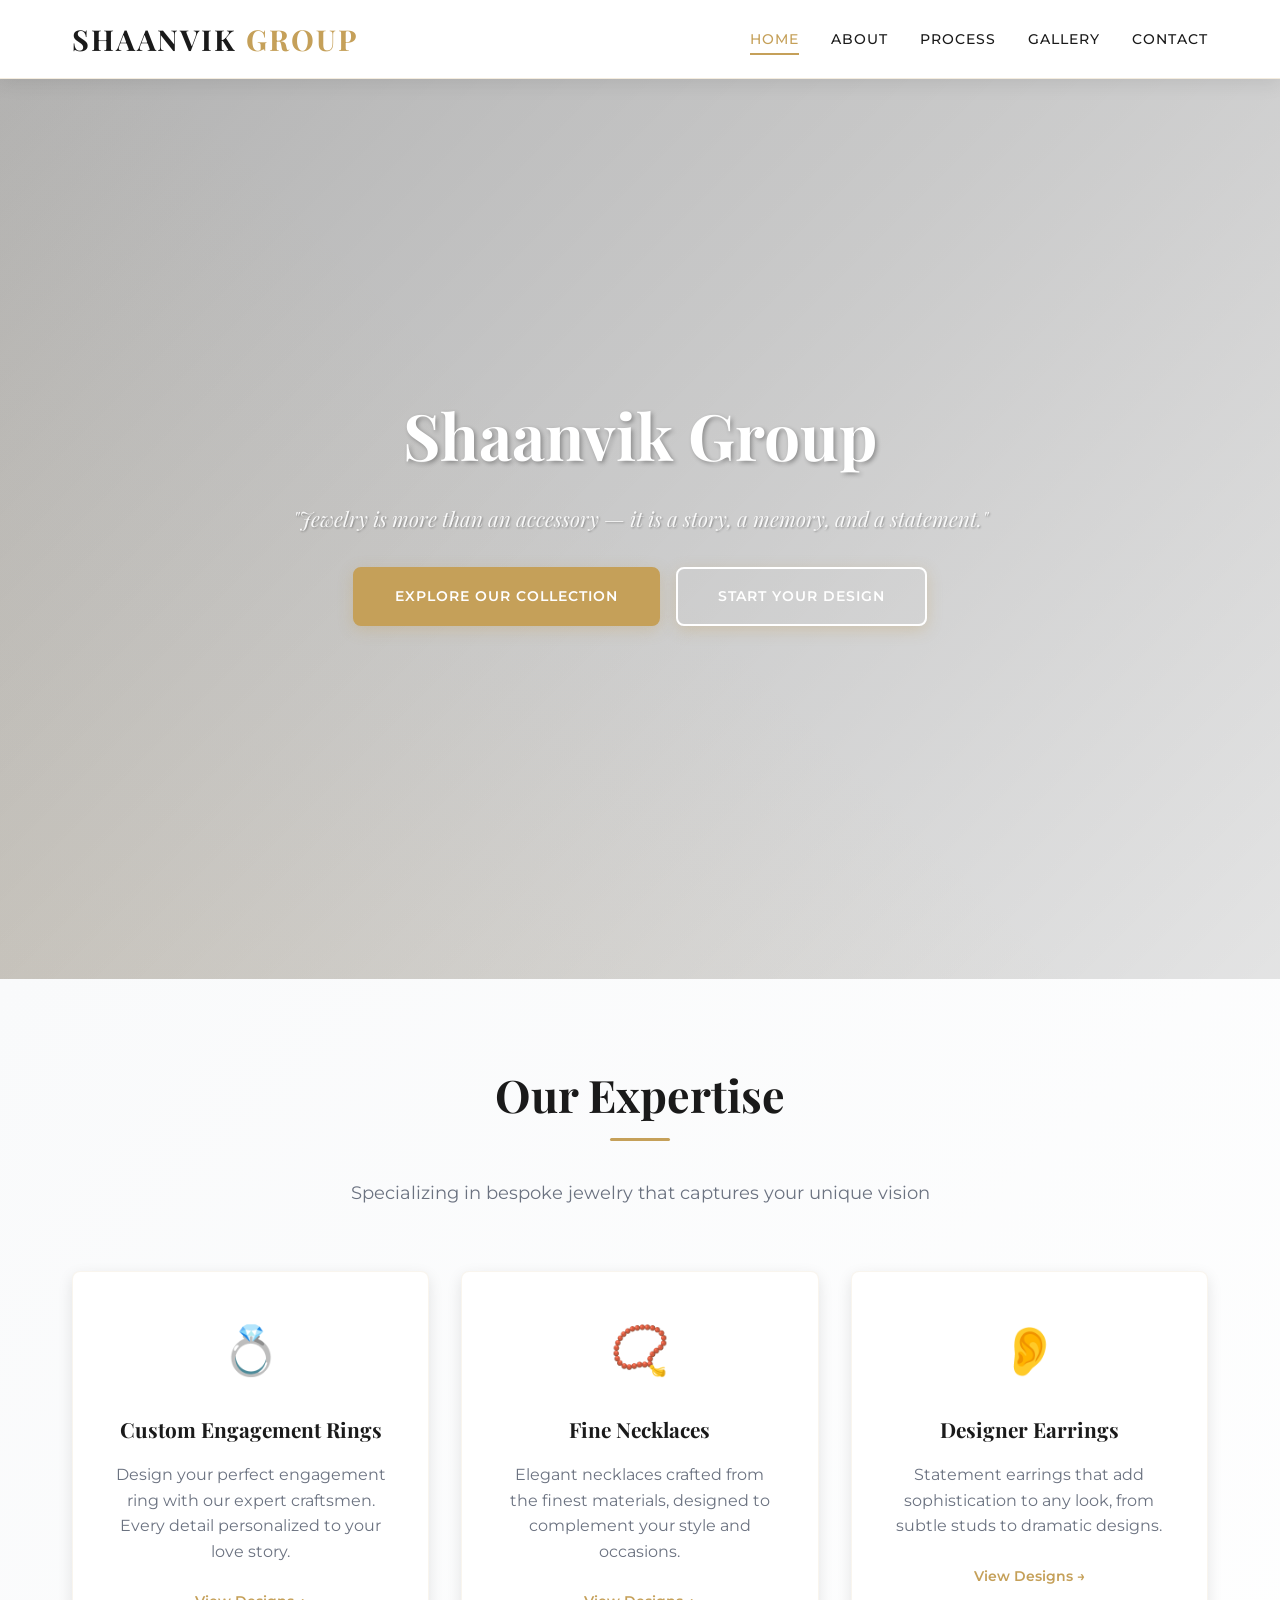
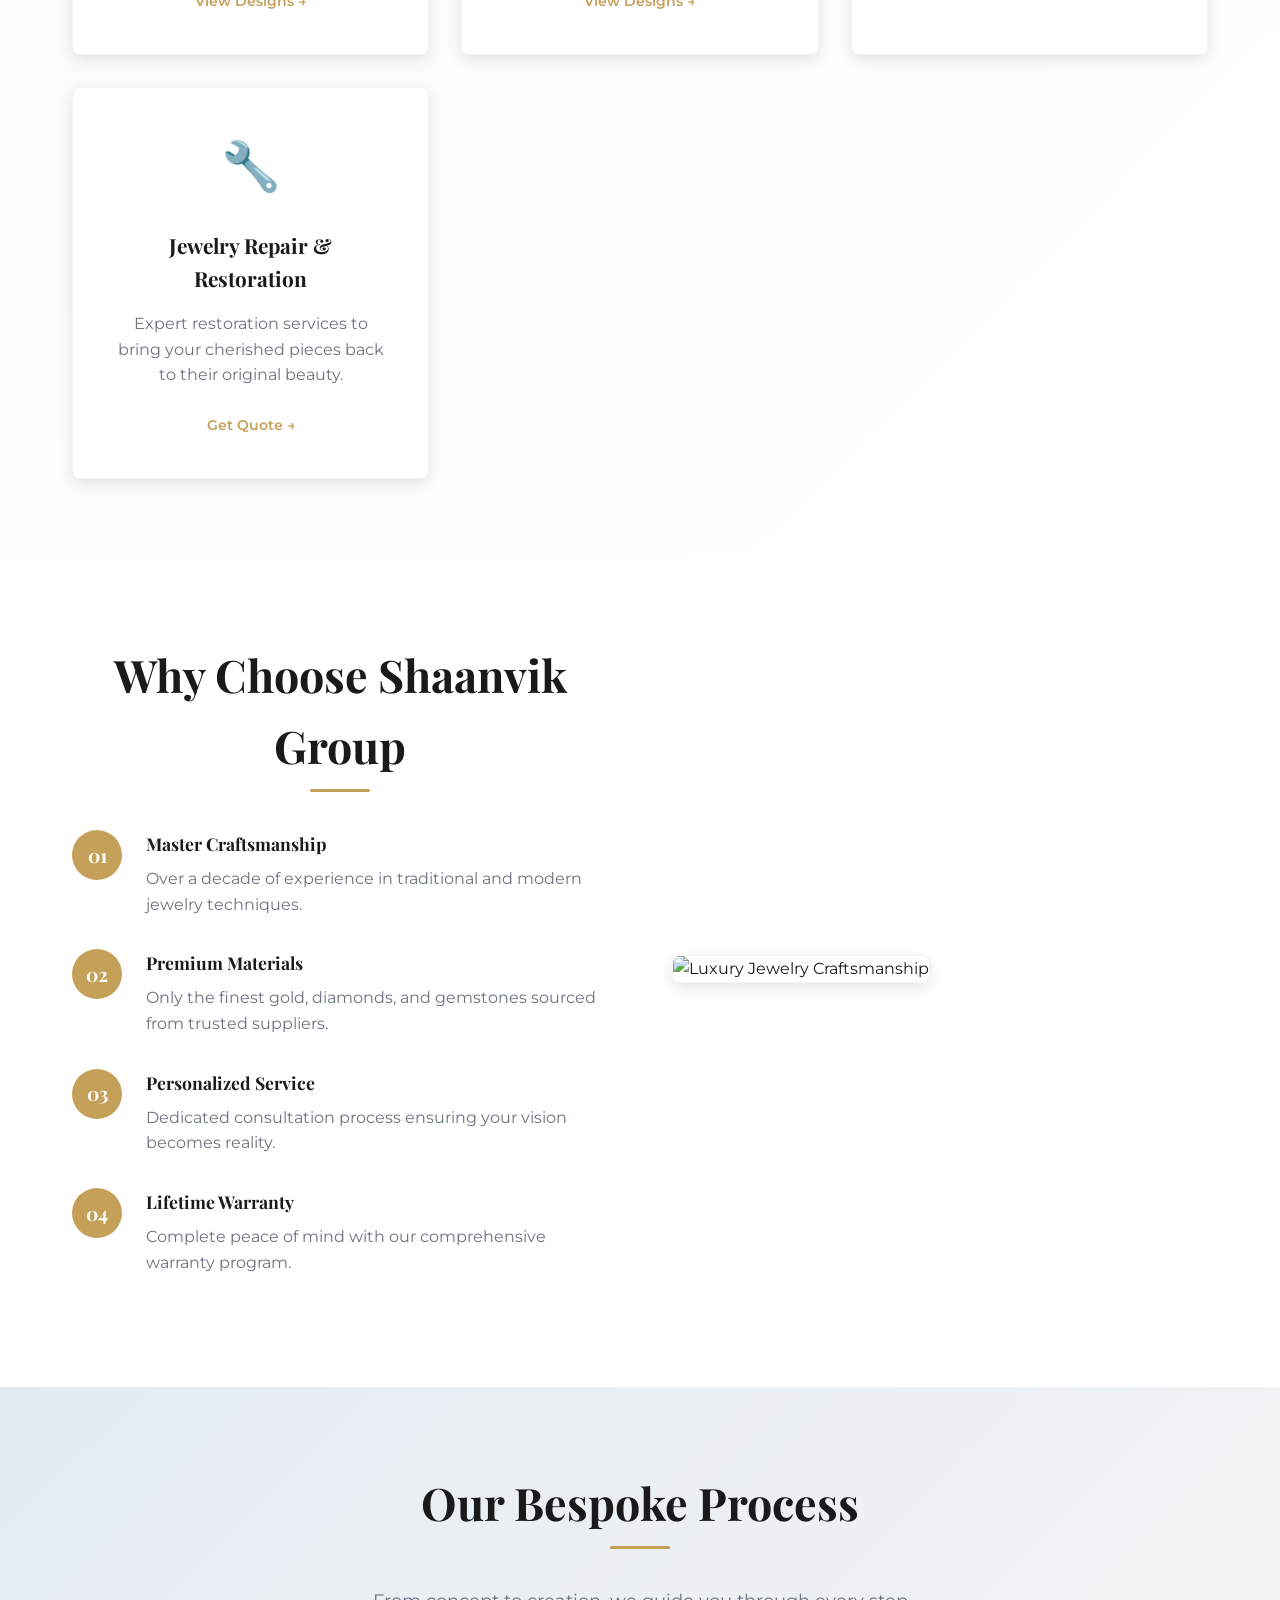
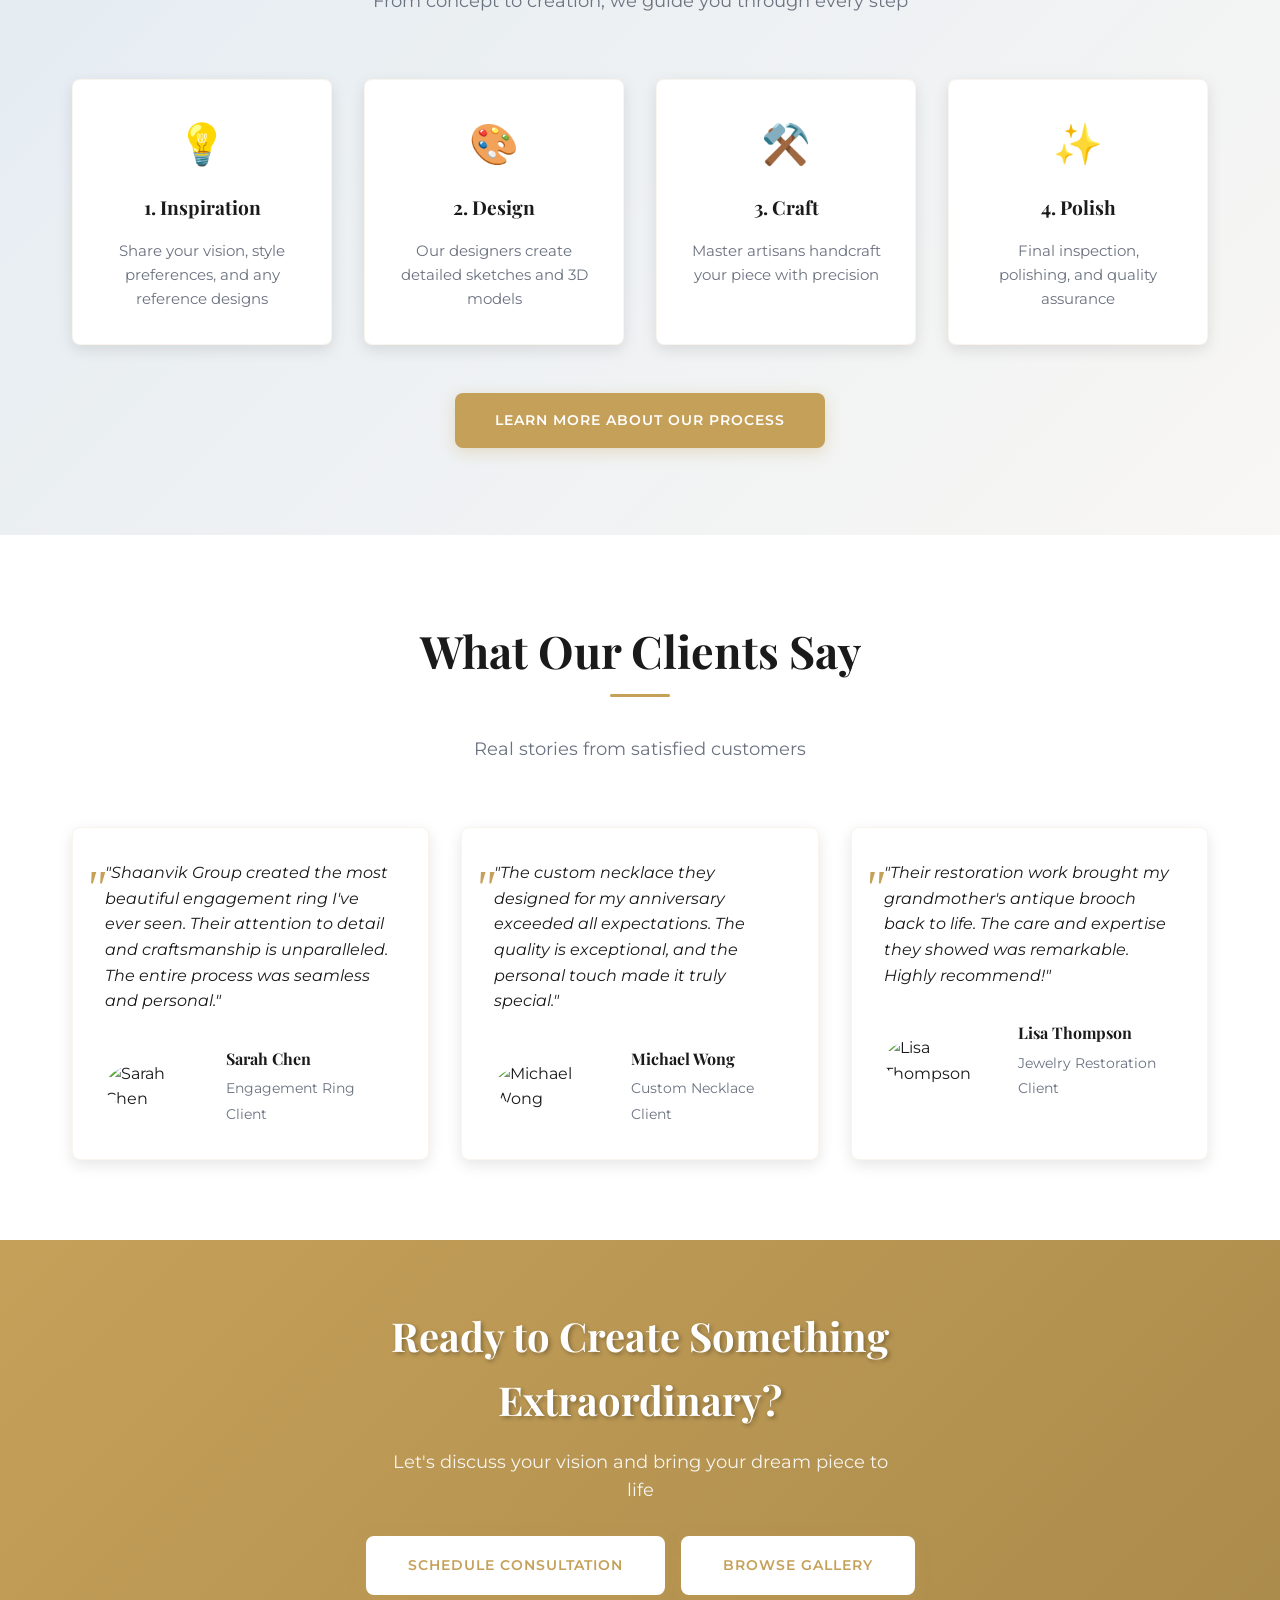
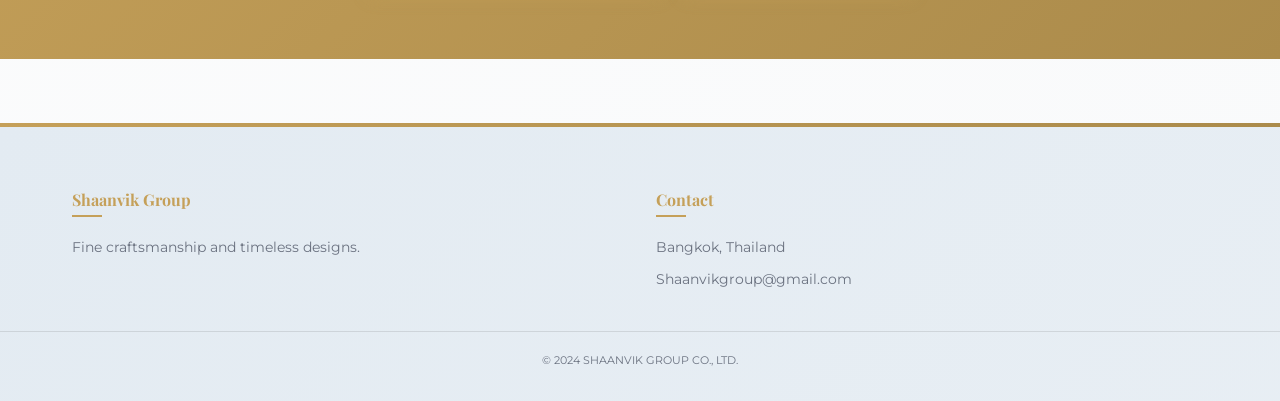
==== index.html @ 0eac7c73 "feat: pages" ====
<!DOCTYPE html>
<html lang="en">
<head>
    <meta charset="UTF-8">
    <meta name="viewport" content="width=device-width, initial-scale=1.0">
    <title>Shaanvik Group | Luxury Jewelry</title>
    <link href="https://fonts.googleapis.com/css2?family=Montserrat:wght@300;400&family=Playfair+Display:wght@600;700&display=swap" rel="stylesheet">
    <link rel="stylesheet" href="style.css">
</head>
<body>
    <header>
        <nav class="container">
            <a href="index.html" class="logo">SHAANVIK <span>GROUP</span></a>
            <ul class="nav-links">
                <li><a href="index.html" class="active">Home</a></li>
                <li><a href="about.html">About</a></li>
                <li><a href="process.html">Process</a></li>
                <li><a href="gallery.html">Gallery</a></li>
                <li><a href="contact.html">Contact</a></li>
            </ul>
            <div class="mobile-menu-btn">
                <span></span>
                <span></span>
                <span></span>
            </div>
        </nav>
    </header>

    <main>
        <!-- Hero Section -->
        <section class="hero">
            <div class="container">
                <div class="hero-content">
                    <h1>Shaanvik Group</h1>
                    <p class="hero-tagline">"Jewelry is more than an accessory — it is a story, a memory, and a statement."</p>
                    <div class="hero-actions">
                        <a href="gallery.html" class="btn primary-btn">Explore Our Collection</a>
                        <a href="contact.html" class="btn secondary-btn">Start Your Design</a>
                    </div>
                    <div class="hero-scroll">
                        <span>Scroll to discover</span>
                        <div class="scroll-indicator"></div>
                    </div>
                </div>
            </div>
        </section>

        <!-- Featured Services -->
        <section class="section featured-section">
            <div class="container">
                <div class="section-header">
                    <h2 class="section-title">Our Expertise</h2>
                    <p class="section-subtitle">Specializing in bespoke jewelry that captures your unique vision</p>
                </div>
                <div class="services-grid">
                    <div class="service-card card fade-in">
                        <div class="service-icon">💍</div>
                        <h3>Custom Engagement Rings</h3>
                        <p>Design your perfect engagement ring with our expert craftsmen. Every detail personalized to your love story.</p>
                        <a href="gallery.html" class="service-link">View Designs →</a>
                    </div>
                    <div class="service-card card fade-in">
                        <div class="service-icon">📿</div>
                        <h3>Fine Necklaces</h3>
                        <p>Elegant necklaces crafted from the finest materials, designed to complement your style and occasions.</p>
                        <a href="gallery.html" class="service-link">View Designs →</a>
                    </div>
                    <div class="service-card card fade-in">
                        <div class="service-icon">👂</div>
                        <h3>Designer Earrings</h3>
                        <p>Statement earrings that add sophistication to any look, from subtle studs to dramatic designs.</p>
                        <a href="gallery.html" class="service-link">View Designs →</a>
                    </div>
                    <div class="service-card card fade-in">
                        <div class="service-icon">🔧</div>
                        <h3>Jewelry Repair & Restoration</h3>
                        <p>Expert restoration services to bring your cherished pieces back to their original beauty.</p>
                        <a href="contact.html" class="service-link">Get Quote →</a>
                    </div>
                </div>
            </div>
        </section>

        <!-- Why Choose Us -->
        <section class="section why-choose-section">
            <div class="container">
                <div class="why-choose-grid">
                    <div class="why-choose-content">
                        <h2 class="section-title">Why Choose Shaanvik Group</h2>
                        <div class="reasons-list">
                            <div class="reason-item">
                                <div class="reason-number">01</div>
                                <div class="reason-content">
                                    <h4>Master Craftsmanship</h4>
                                    <p>Over a decade of experience in traditional and modern jewelry techniques.</p>
                                </div>
                            </div>
                            <div class="reason-item">
                                <div class="reason-number">02</div>
                                <div class="reason-content">
                                    <h4>Premium Materials</h4>
                                    <p>Only the finest gold, diamonds, and gemstones sourced from trusted suppliers.</p>
                                </div>
                            </div>
                            <div class="reason-item">
                                <div class="reason-number">03</div>
                                <div class="reason-content">
                                    <h4>Personalized Service</h4>
                                    <p>Dedicated consultation process ensuring your vision becomes reality.</p>
                                </div>
                            </div>
                            <div class="reason-item">
                                <div class="reason-number">04</div>
                                <div class="reason-content">
                                    <h4>Lifetime Warranty</h4>
                                    <p>Complete peace of mind with our comprehensive warranty program.</p>
                                </div>
                            </div>
                        </div>
                    </div>
                    <div class="why-choose-image">
                        <img src="https://images.unsplash.com/photo-1578662996442-48f60103fc96?auto=format&fit=crop&q=80&w=600" alt="Luxury Jewelry Craftsmanship" class="card">
                    </div>
                </div>
            </div>
        </section>

        <!-- Process Overview -->
        <section class="section process-overview-section">
            <div class="container">
                <div class="section-header">
                    <h2 class="section-title">Our Bespoke Process</h2>
                    <p class="section-subtitle">From concept to creation, we guide you through every step</p>
                </div>
                <div class="process-overview-grid">
                    <div class="process-step-card card fade-in">
                        <div class="process-step-icon">💡</div>
                        <h4>1. Inspiration</h4>
                        <p>Share your vision, style preferences, and any reference designs</p>
                    </div>
                    <div class="process-step-card card fade-in">
                        <div class="process-step-icon">🎨</div>
                        <h4>2. Design</h4>
                        <p>Our designers create detailed sketches and 3D models</p>
                    </div>
                    <div class="process-step-card card fade-in">
                        <div class="process-step-icon">⚒️</div>
                        <h4>3. Craft</h4>
                        <p>Master artisans handcraft your piece with precision</p>
                    </div>
                    <div class="process-step-card card fade-in">
                        <div class="process-step-icon">✨</div>
                        <h4>4. Polish</h4>
                        <p>Final inspection, polishing, and quality assurance</p>
                    </div>
                </div>
                <div class="process-cta">
                    <a href="process.html" class="btn">Learn More About Our Process</a>
                </div>
            </div>
        </section>

        <!-- Testimonials -->
        <section class="section testimonials-section">
            <div class="container">
                <div class="section-header">
                    <h2 class="section-title">What Our Clients Say</h2>
                    <p class="section-subtitle">Real stories from satisfied customers</p>
                </div>
                <div class="testimonials-grid">
                    <div class="testimonial-card card fade-in">
                        <div class="testimonial-content">
                            <p>"Shaanvik Group created the most beautiful engagement ring I've ever seen. Their attention to detail and craftsmanship is unparalleled. The entire process was seamless and personal."</p>
                        </div>
                        <div class="testimonial-author">
                            <div class="author-avatar">
                                <img src="https://images.unsplash.com/photo-1494790108755-2616b612b786?auto=format&fit=crop&q=80&w=60" alt="Sarah Chen">
                            </div>
                            <div class="author-info">
                                <h5>Sarah Chen</h5>
                                <span>Engagement Ring Client</span>
                            </div>
                        </div>
                    </div>
                    <div class="testimonial-card card fade-in">
                        <div class="testimonial-content">
                            <p>"The custom necklace they designed for my anniversary exceeded all expectations. The quality is exceptional, and the personal touch made it truly special."</p>
                        </div>
                        <div class="testimonial-author">
                            <div class="author-avatar">
                                <img src="https://images.unsplash.com/photo-1507003211169-0a1dd7228f2d?auto=format&fit=crop&q=80&w=60" alt="Michael Wong">
                            </div>
                            <div class="author-info">
                                <h5>Michael Wong</h5>
                                <span>Custom Necklace Client</span>
                            </div>
                        </div>
                    </div>
                    <div class="testimonial-card card fade-in">
                        <div class="testimonial-content">
                            <p>"Their restoration work brought my grandmother's antique brooch back to life. The care and expertise they showed was remarkable. Highly recommend!"</p>
                        </div>
                        <div class="testimonial-author">
                            <div class="author-avatar">
                                <img src="https://images.unsplash.com/photo-1438761681033-6461ffad8d80?auto=format&fit=crop&q=80&w=60" alt="Lisa Thompson">
                            </div>
                            <div class="author-info">
                                <h5>Lisa Thompson</h5>
                                <span>Jewelry Restoration Client</span>
                            </div>
                        </div>
                    </div>
                </div>
            </div>
        </section>

        <!-- CTA Section -->
        <section class="cta-section">
            <div class="container">
                <div class="cta-content">
                    <h2>Ready to Create Something Extraordinary?</h2>
                    <p>Let's discuss your vision and bring your dream piece to life</p>
                    <div class="cta-actions">
                        <a href="contact.html" class="btn primary-btn">Schedule Consultation</a>
                        <a href="gallery.html" class="btn secondary-btn">Browse Gallery</a>
                    </div>
                </div>
            </div>
        </section>
    </main>

    <footer>
        <div class="container footer-grid">
            <div>
                <h4>Shaanvik Group</h4>
                <p>Fine craftsmanship and timeless designs.</p>
            </div>
            <div>
                <h4>Contact</h4>
                <p>Bangkok, Thailand</p>
                <p>Shaanvikgroup@gmail.com</p>
            </div>
        </div>
        <div class="copyright">© 2024 Shaanvik Group Co., Ltd.</div>
    <script src="script.js"></script>
</body>
</html>
---- style.css ----
/* --- Global Variables --- */
:root {
    --gold: #C5A059;
    --gold-hover: #ab8b4b;
    --pastel-blue: #E3EBF2;
    --dark: #1A1A1A;
    --light-bg: #F9FAFB;
    --white: #FFFFFF;
    --gray: #6B7280;
    --shadow: rgba(0, 0, 0, 0.1);
    --serif: 'Playfair Display', serif;
    --sans: 'Montserrat', sans-serif;
    --border-radius: 8px;
    --transition: all 0.3s ease;
}

* {
    margin: 0;
    padding: 0;
    box-sizing: border-box;
}

body {
    font-family: var(--sans);
    color: var(--dark);
    line-height: 1.6;
    background: linear-gradient(135deg, var(--white) 0%, var(--light-bg) 100%);
    overflow-x: hidden;
}

.container {
    max-width: 1200px;
    margin: 0 auto;
    padding: 0 2rem;
}

/* --- Navigation --- */
header {
    background: rgba(255, 255, 255, 0.95);
    backdrop-filter: blur(10px);
    padding: 1rem 0;
    position: sticky;
    top: 0;
    z-index: 1000;
    border-bottom: 1px solid rgba(197, 160, 89, 0.2);
    box-shadow: 0 2px 20px var(--shadow);
    transition: var(--transition);
}

nav {
    display: flex;
    justify-content: space-between;
    align-items: center;
}

.logo {
    font-family: var(--serif);
    font-size: 1.8rem;
    text-decoration: none;
    color: var(--dark);
    letter-spacing: 2px;
    font-weight: 700;
    transition: var(--transition);
}

.logo:hover {
    transform: scale(1.05);
}

.logo span {
    color: var(--gold);
    position: relative;
}

.logo span::after {
    content: '';
    position: absolute;
    bottom: -2px;
    left: 0;
    width: 0;
    height: 2px;
    background: var(--gold);
    transition: width 0.3s ease;
}

.logo:hover span::after {
    width: 100%;
}

.nav-links {
    display: flex;
    list-style: none;
    gap: 2rem;
}

.nav-links li a {
    text-decoration: none;
    color: var(--dark);
    font-size: 0.85rem;
    font-weight: 500;
    text-transform: uppercase;
    letter-spacing: 1px;
    position: relative;
    transition: var(--transition);
    padding: 0.5rem 0;
}

.nav-links li a::after {
    content: '';
    position: absolute;
    bottom: 0;
    left: 0;
    width: 0;
    height: 2px;
    background: var(--gold);
    transition: width 0.3s ease;
}

.nav-links li a:hover::after,
.nav-links li a.active::after {
    width: 100%;
}

.nav-links li a:hover,
.nav-links li a.active {
    color: var(--gold);
    transform: translateY(-1px);
}

/* Mobile Menu */
.mobile-menu-btn {
    display: none;
    flex-direction: column;
    cursor: pointer;
    gap: 4px;
}

.mobile-menu-btn span {
    width: 25px;
    height: 3px;
    background: var(--dark);
    transition: var(--transition);
    transform-origin: center;
}

.mobile-menu-btn.active span:nth-child(1) {
    transform: rotate(45deg) translate(5px, 5px);
}

.mobile-menu-btn.active span:nth-child(2) {
    opacity: 0;
}

.mobile-menu-btn.active span:nth-child(3) {
    transform: rotate(-45deg) translate(7px, -6px);
}

/* --- Hero Section --- */
.hero {
    min-height: 100vh;
    display: flex;
    align-items: center;
    justify-content: center;
    text-align: center;
    background: linear-gradient(135deg, rgba(0,0,0,0.3) 0%, rgba(0,0,0,0.1) 100%),
                url('https://images.unsplash.com/photo-1515562141207-7a88fb7ce338?q=80&w=1600&auto=format&fit=crop') center/cover;
    position: relative;
    overflow: hidden;
}

.hero::before {
    content: '';
    position: absolute;
    top: 0;
    left: 0;
    right: 0;
    bottom: 0;
    background: linear-gradient(45deg, rgba(197, 160, 89, 0.1) 0%, transparent 50%);
    z-index: 1;
}

.hero .container {
    position: relative;
    z-index: 2;
    max-width: 800px;
}

.hero h1 {
    font-family: var(--serif);
    font-size: clamp(2.5rem, 5vw, 4rem);
    color: var(--white);
    margin-bottom: 1rem;
    text-shadow: 2px 2px 4px rgba(0,0,0,0.3);
    animation: fadeInUp 1s ease-out;
}

.hero p {
    font-family: var(--serif);
    font-style: italic;
    font-size: clamp(1rem, 2.5vw, 1.3rem);
    color: rgba(255, 255, 255, 0.9);
    margin-bottom: 2rem;
    text-shadow: 1px 1px 2px rgba(0,0,0,0.3);
    animation: fadeInUp 1s ease-out 0.2s both;
}

.btn {
    display: inline-block;
    padding: 1rem 2.5rem;
    background: var(--gold);
    color: var(--white);
    text-decoration: none;
    text-transform: uppercase;
    font-size: 0.9rem;
    font-weight: 600;
    letter-spacing: 1px;
    border-radius: var(--border-radius);
    box-shadow: 0 4px 15px rgba(197, 160, 89, 0.3);
    transition: var(--transition);
    position: relative;
    overflow: hidden;
    animation: fadeInUp 1s ease-out 0.4s both;
}

.btn::before {
    content: '';
    position: absolute;
    top: 0;
    left: -100%;
    width: 100%;
    height: 100%;
    background: linear-gradient(90deg, transparent, rgba(255,255,255,0.2), transparent);
    transition: left 0.5s;
}

.btn:hover::before {
    left: 100%;
}

.btn:hover {
    background: var(--gold-hover);
    transform: translateY(-3px);
    box-shadow: 0 8px 25px rgba(197, 160, 89, 0.4);
}

/* --- Sections --- */
.section {
    padding: 5rem 0;
    position: relative;
}

.section-title {
    font-family: var(--serif);
    font-size: clamp(2rem, 4vw, 2.8rem);
    text-align: center;
    margin-bottom: 3rem;
    color: var(--dark);
    position: relative;
}

.section-title::after {
    content: '';
    position: absolute;
    bottom: -10px;
    left: 50%;
    transform: translateX(-50%);
    width: 60px;
    height: 3px;
    background: var(--gold);
    border-radius: 2px;
}

.page-title {
    font-family: var(--serif);
    font-size: clamp(2.5rem, 5vw, 3.5rem);
    text-align: center;
    margin-bottom: 2rem;
    color: var(--dark);
}

/* --- Cards and Components --- */
.card {
    background: var(--white);
    border-radius: var(--border-radius);
    box-shadow: 0 5px 15px var(--shadow);
    overflow: hidden;
    transition: var(--transition);
    border: 1px solid rgba(197, 160, 89, 0.1);
}

.card:hover {
    transform: translateY(-5px);
    box-shadow: 0 10px 30px rgba(0, 0, 0, 0.15);
}

.gallery-item {
    position: relative;
    overflow: hidden;
    border-radius: var(--border-radius);
    cursor: pointer;
    transition: var(--transition);
}

.gallery-item img {
    width: 100%;
    height: 250px;
    object-fit: cover;
    transition: var(--transition);
}

.gallery-item:hover img {
    transform: scale(1.1);
}

.gallery-item p {
    position: absolute;
    bottom: 0;
    left: 0;
    right: 0;
    background: rgba(0, 0, 0, 0.8);
    color: var(--white);
    padding: 1rem;
    margin: 0;
    text-align: center;
    font-size: 0.8rem;
    text-transform: uppercase;
    letter-spacing: 1px;
    transform: translateY(100%);
    transition: var(--transition);
}

.gallery-item:hover p {
    transform: translateY(0);
}

/* --- Process Steps --- */
.process-step {
    background: var(--white);
    padding: 2.5rem;
    border-radius: var(--border-radius);
    text-align: center;
    box-shadow: 0 5px 15px var(--shadow);
    position: relative;
    transition: var(--transition);
    border: 2px solid transparent;
}

.process-step:hover {
    transform: translateY(-5px);
    border-color: var(--gold);
}

.process-step.active {
    border-color: var(--gold);
    background: linear-gradient(135deg, var(--white) 0%, var(--pastel-blue) 100%);
}

.step-number {
    font-family: var(--serif);
    font-size: 3rem;
    color: var(--pastel-blue);
    margin-bottom: 1rem;
    display: block;
}

.process-step.active .step-number {
    color: var(--gold);
}

.process-step h3 {
    font-family: var(--serif);
    margin: 1rem 0;
    color: var(--dark);
}

.process-step p {
    color: var(--gray);
    line-height: 1.6;
}

/* --- Contact Form --- */
.contact-form {
    background: var(--white);
    padding: 2.5rem;
    border-radius: var(--border-radius);
    box-shadow: 0 5px 15px var(--shadow);
}

.contact-form input,
.contact-form textarea {
    width: 100%;
    padding: 1rem;
    border: 2px solid var(--pastel-blue);
    border-radius: var(--border-radius);
    font-family: var(--sans);
    font-size: 1rem;
    margin-bottom: 1rem;
    transition: var(--transition);
    background: var(--light-bg);
}

.contact-form input:focus,
.contact-form textarea:focus {
    outline: none;
    border-color: var(--gold);
    background: var(--white);
    box-shadow: 0 0 0 3px rgba(197, 160, 89, 0.1);
}

.contact-form button {
    width: 100%;
    padding: 1rem;
    background: var(--gold);
    color: var(--white);
    border: none;
    border-radius: var(--border-radius);
    font-size: 1rem;
    font-weight: 600;
    text-transform: uppercase;
    letter-spacing: 1px;
    cursor: pointer;
    transition: var(--transition);
    box-shadow: 0 4px 15px rgba(197, 160, 89, 0.3);
}

.contact-form button:hover {
    background: var(--gold-hover);
    transform: translateY(-2px);
    box-shadow: 0 6px 20px rgba(197, 160, 89, 0.4);
}

/* --- Footer --- */
footer {
    background: linear-gradient(135deg, var(--pastel-blue) 0%, rgba(227, 235, 242, 0.8) 100%);
    padding: 4rem 0 2rem;
    margin-top: 4rem;
    position: relative;
}

footer::before {
    content: '';
    position: absolute;
    top: 0;
    left: 0;
    right: 0;
    height: 4px;
    background: linear-gradient(90deg, var(--gold), var(--gold-hover));
}

.footer-grid {
    display: grid;
    grid-template-columns: repeat(auto-fit, minmax(250px, 1fr));
    gap: 2rem;
    margin-bottom: 2rem;
}

footer h4 {
    font-family: var(--serif);
    margin-bottom: 1.5rem;
    color: var(--gold);
    position: relative;
}

footer h4::after {
    content: '';
    position: absolute;
    bottom: -5px;
    left: 0;
    width: 30px;
    height: 2px;
    background: var(--gold);
}

footer p,
footer li {
    font-size: 0.9rem;
    margin-bottom: 0.5rem;
    color: var(--gray);
    line-height: 1.6;
}

.copyright {
    text-align: center;
    padding-top: 2rem;
    border-top: 1px solid rgba(197, 160, 89, 0.2);
    color: var(--gray);
    font-size: 0.85rem;
}

/* --- Home Page --- */
.hero-content {
    text-align: center;
    max-width: 800px;
    margin: 0 auto;
}

.hero-tagline {
    font-family: var(--serif);
    font-style: italic;
    font-size: clamp(1.1rem, 2.5vw, 1.4rem);
    color: rgba(255, 255, 255, 0.9);
    margin-bottom: 2rem;
    text-shadow: 1px 1px 2px rgba(0, 0, 0, 0.3);
}

.hero-actions {
    display: flex;
    gap: 1rem;
    justify-content: center;
    margin-bottom: 3rem;
    flex-wrap: wrap;
}

.primary-btn {
    background: var(--gold);
    color: var(--white);
    border: 2px solid var(--gold);
}

.secondary-btn {
    background: transparent;
    color: var(--white);
    border: 2px solid var(--white);
}

.secondary-btn:hover {
    background: var(--white);
    color: var(--gold);
}

.hero-scroll {
    position: absolute;
    bottom: 2rem;
    right: 2rem;
    color: var(--white);
    font-size: 0.8rem;
    text-align: right;
    opacity: 1;
    animation: fadeOutScroll 1s ease-in-out 3s forwards;
    transition: opacity 0.3s ease;
}

.hero-scroll:hover {
    opacity: 1;
    animation-play-state: paused;
}

.scroll-indicator {
    width: 2px;
    height: 40px;
    background: var(--white);
    margin: 0.5rem auto 0;
    animation: scrollPulse 2s infinite, fadeOutScroll 1s ease-in-out 3s forwards;
    opacity: 0.7;
}

@keyframes fadeOutScroll {
    from {
        opacity: 1;
    }
    to {
        opacity: 0;
        pointer-events: none;
    }
}

@keyframes scrollPulse {
    0%, 100% { opacity: 1; }
    50% { opacity: 0.5; }
}

.section-header {
    text-align: center;
    margin-bottom: 4rem;
}

.section-subtitle {
    font-size: 1.1rem;
    color: var(--gray);
    margin-top: 1rem;
    max-width: 600px;
    margin-left: auto;
    margin-right: auto;
}

.featured-section {
    background: linear-gradient(135deg, var(--light-bg) 0%, var(--white) 100%);
}

.services-grid {
    display: grid;
    grid-template-columns: repeat(auto-fit, minmax(280px, 1fr));
    gap: 2rem;
    margin-top: 3rem;
}

.service-card {
    text-align: center;
    padding: 2.5rem;
    transition: var(--transition);
}

.service-card:hover {
    transform: translateY(-10px);
    box-shadow: 0 15px 35px rgba(0, 0, 0, 0.1);
}

.service-icon {
    font-size: 3rem;
    margin-bottom: 1.5rem;
    display: block;
}

.service-card h3 {
    font-family: var(--serif);
    color: var(--dark);
    margin-bottom: 1rem;
    font-size: 1.3rem;
}

.service-card p {
    color: var(--gray);
    line-height: 1.6;
    margin-bottom: 1.5rem;
}

.service-link {
    color: var(--gold);
    text-decoration: none;
    font-weight: 600;
    font-size: 0.9rem;
    transition: var(--transition);
}

.service-link:hover {
    color: var(--gold-hover);
    transform: translateX(5px);
}

.why-choose-section {
    background: var(--white);
}

.why-choose-grid {
    display: grid;
    grid-template-columns: 1fr 1fr;
    gap: 4rem;
    align-items: center;
}

.reasons-list {
    margin-top: 2rem;
}

.reason-item {
    display: flex;
    align-items: flex-start;
    margin-bottom: 2rem;
    gap: 1.5rem;
}

.reason-number {
    background: var(--gold);
    color: var(--white);
    width: 50px;
    height: 50px;
    border-radius: 50%;
    display: flex;
    align-items: center;
    justify-content: center;
    font-family: var(--serif);
    font-weight: 700;
    font-size: 1.2rem;
    flex-shrink: 0;
}

.reason-content h4 {
    font-family: var(--serif);
    color: var(--dark);
    margin-bottom: 0.5rem;
    font-size: 1.1rem;
}

.reason-content p {
    color: var(--gray);
    line-height: 1.6;
}

.why-choose-image img {
    width: 100%;
    height: auto;
    object-fit: cover;
}

.process-overview-section {
    background: linear-gradient(135deg, var(--pastel-blue) 0%, rgba(197, 160, 89, 0.05) 100%);
}

.process-overview-grid {
    display: grid;
    grid-template-columns: repeat(auto-fit, minmax(250px, 1fr));
    gap: 2rem;
    margin-top: 3rem;
}

.process-step-card {
    text-align: center;
    padding: 2rem;
    transition: var(--transition);
}

.process-step-card:hover {
    transform: translateY(-5px);
    box-shadow: 0 10px 30px rgba(0, 0, 0, 0.1);
}

.process-step-icon {
    font-size: 2.5rem;
    margin-bottom: 1rem;
    display: block;
}

.process-step-card h4 {
    font-family: var(--serif);
    color: var(--dark);
    margin-bottom: 1rem;
    font-size: 1.2rem;
}

.process-step-card p {
    color: var(--gray);
    line-height: 1.6;
    font-size: 0.95rem;
}

.process-cta {
    text-align: center;
    margin-top: 3rem;
}

.testimonials-section {
    background: var(--white);
}

.testimonials-grid {
    display: grid;
    grid-template-columns: repeat(auto-fit, minmax(350px, 1fr));
    gap: 2rem;
    margin-top: 3rem;
}

.testimonial-card {
    padding: 2rem;
    position: relative;
}

.testimonial-content {
    margin-bottom: 2rem;
}

.testimonial-content p {
    font-style: italic;
    font-size: 1rem;
    line-height: 1.6;
    color: var(--dark);
    position: relative;
}

.testimonial-content p::before {
    content: '"';
    font-size: 3rem;
    color: var(--gold);
    position: absolute;
    top: -10px;
    left: -20px;
    font-family: serif;
}

.testimonial-author {
    display: flex;
    align-items: center;
    gap: 1rem;
}

.author-avatar img {
    width: 50px;
    height: 50px;
    border-radius: 50%;
    object-fit: cover;
}

.author-info h5 {
    font-family: var(--serif);
    color: var(--dark);
    margin-bottom: 0.25rem;
    font-size: 1rem;
}

.author-info span {
    color: var(--gray);
    font-size: 0.85rem;
}

.cta-section {
    background: linear-gradient(135deg, var(--gold) 0%, var(--gold-hover) 100%);
    padding: 5rem 0;
    text-align: center;
}

.cta-content h2 {
    font-family: var(--serif);
    font-size: clamp(2rem, 4vw, 2.8rem);
    color: var(--white);
    margin-bottom: 1rem;
    text-shadow: 2px 2px 4px rgba(0, 0, 0, 0.3);
}

.cta-content p {
    color: rgba(255, 255, 255, 0.9);
    font-size: 1.2rem;
    margin-bottom: 2.5rem;
    max-width: 500px;
    margin-left: auto;
    margin-right: auto;
}

.cta-actions {
    display: flex;
    gap: 1rem;
    justify-content: center;
    flex-wrap: wrap;
}

/* --- About Page --- */
.about-hero {
    background: linear-gradient(135deg, rgba(197, 160, 89, 0.1) 0%, rgba(227, 235, 242, 0.8) 100%),
                url('https://images.unsplash.com/photo-1515562141207-7a88fb7ce338?q=80&w=1600&auto=format&fit=crop') center/cover;
    min-height: 70vh;
    display: flex;
    align-items: center;
    position: relative;
    overflow: hidden;
}

.about-hero::before {
    content: '';
    position: absolute;
    top: 0;
    left: 0;
    right: 0;
    bottom: 0;
    background: linear-gradient(45deg, rgba(197, 160, 89, 0.2) 0%, rgba(255, 255, 255, 0.1) 50%, rgba(227, 235, 242, 0.3) 100%);
    z-index: 1;
}

.hero-content {
    position: relative;
    z-index: 2;
    text-align: center;
    max-width: 800px;
    margin: 0 auto;
}

.hero-title {
    font-family: var(--serif);
    font-size: clamp(2.5rem, 5vw, 4rem);
    color: var(--dark);
    margin-bottom: 1rem;
    text-shadow: 2px 2px 4px rgba(255, 255, 255, 0.5);
}

.hero-subtitle {
    font-size: clamp(1rem, 2vw, 1.3rem);
    color: var(--gray);
    margin-bottom: 3rem;
    line-height: 1.6;
    max-width: 600px;
    margin-left: auto;
    margin-right: auto;
}

.hero-stats {
    display: flex;
    justify-content: center;
    gap: 3rem;
    margin-top: 2rem;
}

.stat {
    text-align: center;
}

.stat-number {
    display: block;
    font-family: var(--serif);
    font-size: 2.5rem;
    font-weight: 700;
    color: var(--gold);
    margin-bottom: 0.5rem;
}

.stat-label {
    font-size: 0.9rem;
    color: var(--gray);
    text-transform: uppercase;
    letter-spacing: 1px;
    font-weight: 600;
}

.story-grid {
    display: grid;
    grid-template-columns: 1fr 1fr;
    gap: 4rem;
    align-items: center;
    margin-top: 2rem;
}

.story-content p {
    margin-bottom: 1.5rem;
    font-size: 1.1rem;
    line-height: 1.7;
    color: var(--gray);
}

.quote-card {
    background: linear-gradient(135deg, var(--pastel-blue) 0%, rgba(197, 160, 89, 0.1) 100%);
    padding: 2rem;
    border-radius: var(--border-radius);
    border-left: 4px solid var(--gold);
    margin-top: 2rem;
    position: relative;
}

.quote-card blockquote {
    font-family: var(--serif);
    font-size: 1.2rem;
    font-style: italic;
    color: var(--dark);
    margin-bottom: 1rem;
    line-height: 1.6;
}

.quote-card cite {
    font-size: 0.9rem;
    color: var(--gold);
    font-weight: 600;
}

.story-image img {
    width: 100%;
    height: auto;
    object-fit: cover;
}

.values-section {
    background: linear-gradient(135deg, var(--light-bg) 0%, var(--white) 100%);
}

.values-grid {
    display: grid;
    grid-template-columns: repeat(auto-fit, minmax(280px, 1fr));
    gap: 2rem;
    margin-top: 3rem;
}

.value-card {
    text-align: center;
    padding: 2.5rem;
    transition: var(--transition);
    border: 1px solid rgba(197, 160, 89, 0.1);
}

.value-card:hover {
    transform: translateY(-10px);
    box-shadow: 0 15px 35px rgba(0, 0, 0, 0.1);
}

.value-icon {
    font-size: 3rem;
    margin-bottom: 1rem;
    display: block;
}

.value-card h3 {
    font-family: var(--serif);
    color: var(--gold);
    margin-bottom: 1rem;
    font-size: 1.3rem;
}

.value-card p {
    color: var(--gray);
    line-height: 1.6;
}

.process-preview {
    text-align: center;
    max-width: 1000px;
    margin: 0 auto;
}

.process-intro {
    font-size: 1.1rem;
    color: var(--gray);
    margin-bottom: 3rem;
    max-width: 600px;
    margin-left: auto;
    margin-right: auto;
}

.process-steps {
    display: flex;
    justify-content: center;
    gap: 2rem;
    margin-bottom: 2rem;
    flex-wrap: wrap;
}

.process-step-preview {
    background: var(--white);
    padding: 2rem;
    border-radius: var(--border-radius);
    box-shadow: 0 5px 15px var(--shadow);
    min-width: 200px;
    text-align: center;
    position: relative;
}

.process-step-preview .step-number {
    font-family: var(--serif);
    font-size: 2rem;
    color: var(--pastel-blue);
    margin-bottom: 1rem;
    display: block;
}

.process-step-preview h4 {
    font-family: var(--serif);
    color: var(--dark);
    margin-bottom: 0.5rem;
}

.process-step-preview p {
    color: var(--gray);
    font-size: 0.9rem;
}

.team-section {
    background: linear-gradient(135deg, var(--white) 0%, var(--pastel-blue) 100%);
}

.team-grid {
    display: grid;
    grid-template-columns: repeat(auto-fit, minmax(300px, 1fr));
    gap: 2rem;
    margin-top: 3rem;
}

.team-member {
    text-align: center;
    padding: 2rem;
    transition: var(--transition);
}

.team-member:hover {
    transform: translateY(-5px);
}

.member-image {
    margin-bottom: 1.5rem;
}

.member-image img {
    width: 150px;
    height: 150px;
    border-radius: 50%;
    object-fit: cover;
    margin: 0 auto;
}

.team-member h3 {
    font-family: var(--serif);
    color: var(--dark);
    margin-bottom: 0.5rem;
}

.member-role {
    color: var(--gold);
    font-weight: 600;
    margin-bottom: 1rem;
    text-transform: uppercase;
    font-size: 0.85rem;
    letter-spacing: 1px;
}

.member-bio {
    color: var(--gray);
    line-height: 1.6;
    font-size: 0.95rem;
}

.cta-section {
    background: linear-gradient(135deg, var(--gold) 0%, var(--gold-hover) 100%);
    padding: 4rem 0;
    text-align: center;
}

.cta-content {
    max-width: 600px;
    margin: 0 auto;
}

.cta-content h2 {
    font-family: var(--serif);
    font-size: 2.5rem;
    color: var(--white);
    margin-bottom: 1rem;
    text-shadow: 2px 2px 4px rgba(0, 0, 0, 0.3);
}

.cta-content p {
    color: rgba(255, 255, 255, 0.9);
    font-size: 1.1rem;
    margin-bottom: 2rem;
}

.cta-content .btn {
    background: var(--white);
    color: var(--gold);
    border: 2px solid var(--white);
    padding: 1rem 2.5rem;
    font-weight: 600;
}

.cta-content .btn:hover {
    background: transparent;
    color: var(--white);
}

/* --- Contact Page --- */
.contact-grid {
    display: grid;
    grid-template-columns: 1fr 1fr;
    gap: 4rem;
    align-items: start;
}

.contact-info h2 {
    font-family: var(--serif);
    color: var(--gold);
    margin-bottom: 2rem;
    font-size: 2rem;
}

.contact-info p {
    margin-bottom: 1rem;
    font-size: 1.1rem;
    line-height: 1.6;
}

/* --- Responsive Design --- */
@media (max-width: 768px) {
    .container {
        padding: 0 1rem;
    }

    .nav-links {
        position: fixed;
        top: 100%;
        left: 0;
        right: 0;
        background: var(--white);
        flex-direction: column;
        padding: 2rem;
        box-shadow: 0 5px 20px var(--shadow);
        transform: translateY(-100%);
        opacity: 0;
        visibility: hidden;
        transition: var(--transition);
        gap: 1rem;
    }

    .nav-links.active {
        transform: translateY(0);
        opacity: 1;
        visibility: visible;
    }

    .mobile-menu-btn {
        display: flex;
    }

    .hero h1 {
        font-size: 2.5rem;
    }

    .hero p {
        font-size: 1.1rem;
    }

    .section {
        padding: 3rem 0;
    }

    .process-step {
        margin-bottom: 2rem;
    }

    .contact-form {
        padding: 2rem;
    }

    /* About Page Mobile */
    .about-hero {
        min-height: 60vh;
        padding: 4rem 0;
    }

    .hero-title {
        font-size: 2.5rem;
    }

    .hero-subtitle {
        font-size: 1rem;
        margin-bottom: 2rem;
    }

    .hero-stats {
        flex-direction: column;
        gap: 1.5rem;
    }

    .story-grid,
    .contact-grid {
        grid-template-columns: 1fr;
        gap: 2rem;
    }

    .values-grid {
        grid-template-columns: 1fr;
        gap: 1.5rem;
    }

    .value-card {
        padding: 2rem;
    }

    .process-steps {
        flex-direction: column;
        gap: 1rem;
    }

    .process-step-preview {
        min-width: auto;
    }

    .team-grid {
        grid-template-columns: 1fr;
    }

    .hero-actions {
        flex-direction: column;
        align-items: center;
    }

    .hero-scroll {
        display: none;
    }

    .services-grid {
        grid-template-columns: 1fr;
        gap: 1.5rem;
    }

    .service-card {
        padding: 2rem;
    }

    .why-choose-grid,
    .story-grid {
        grid-template-columns: 1fr;
        gap: 2rem;
    }

    .reason-item {
        flex-direction: column;
        text-align: center;
        gap: 1rem;
    }

    .process-overview-grid {
        grid-template-columns: 1fr;
    }

    .testimonials-grid {
        grid-template-columns: 1fr;
    }

    .testimonial-content p::before {
        display: none;
    }

    .cta-actions {
        flex-direction: column;
        align-items: center;
    }
}

@media (max-width: 480px) {
    .logo {
        font-size: 1.5rem;
    }

    .hero {
        padding: 2rem 1rem;
    }

    .btn {
        padding: 0.8rem 2rem;
        font-size: 0.8rem;
    }
}
footer a { text-decoration: none; color: inherit; }

.copyright {
    text-align: center;
    border-top: 1px solid rgba(0,0,0,0.1);
    padding-top: 20px;
    font-size: 0.7rem;
    text-transform: uppercase;
}
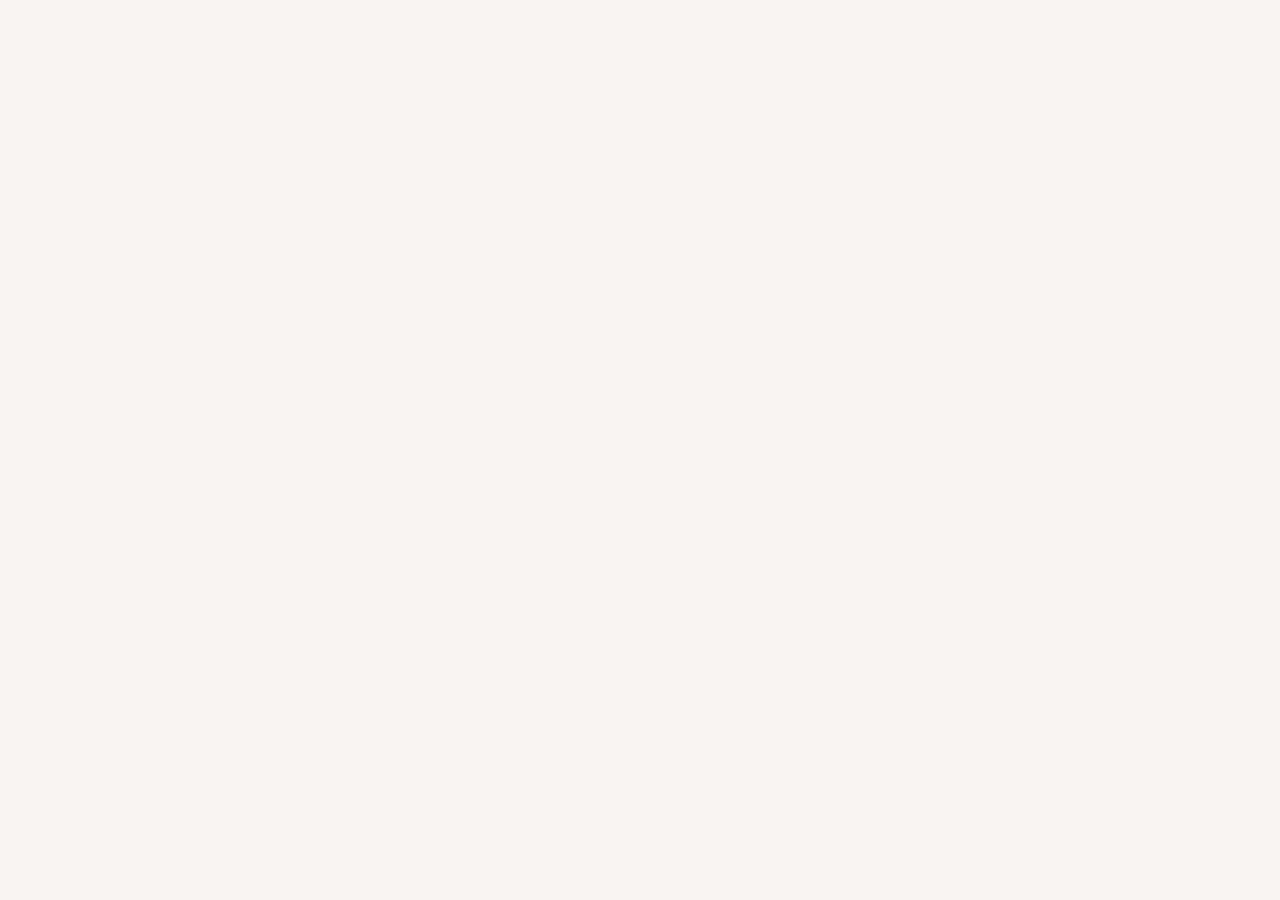
==== commit d9a8067d: "web app updates" ====
--- a/index.html
+++ b/index.html
@@ -1,247 +1,34 @@
 <!DOCTYPE html>
 <html lang="en">
 <head>
-    <meta charset="UTF-8">
-    <meta name="viewport" content="width=device-width, initial-scale=1.0">
-    <title>Shaanvik Group | Luxury Jewelry</title>
-    <link href="https://fonts.googleapis.com/css2?family=Montserrat:wght@300;400&family=Playfair+Display:wght@600;700&display=swap" rel="stylesheet">
-    <link rel="stylesheet" href="style.css">
+<meta charset="UTF-8">
+<meta name="viewport" content="width=device-width, initial-scale=1.0">
+<title>Shaanvik Group - Fine Jewelry</title>
+<link rel="preconnect" href="https://fonts.googleapis.com">
+<link rel="preconnect" href="https://fonts.gstatic.com" crossorigin>
+<link href="https://fonts.googleapis.com/css2?family=Cormorant+Garamond:ital,wght@0,300;0,400;0,500;0,600;1,300;1,400;1,500&family=Jost:wght@300;400;500;600&display=swap" rel="stylesheet">
+<link rel="icon" href="src/logo_all_sizes/favicon.ico" sizes="any">
+<link rel="icon" type="image/png" sizes="16x16" href="src/logo_all_sizes/favicon_16x16.png">
+<link rel="icon" type="image/png" sizes="32x32" href="src/logo_all_sizes/favicon_32x32.png">
+<link rel="icon" type="image/png" sizes="48x48" href="src/logo_all_sizes/favicon_48x48.png">
+<link rel="apple-touch-icon" sizes="180x180" href="src/logo_all_sizes/apple_touch_180x180.png">
+<link rel="stylesheet" href="style.css">
 </head>
 <body>
-    <header>
-        <nav class="container">
-            <a href="index.html" class="logo">SHAANVIK <span>GROUP</span></a>
-            <ul class="nav-links">
-                <li><a href="index.html" class="active">Home</a></li>
-                <li><a href="about.html">About</a></li>
-                <li><a href="process.html">Process</a></li>
-                <li><a href="gallery.html">Gallery</a></li>
-                <li><a href="contact.html">Contact</a></li>
-            </ul>
-            <div class="mobile-menu-btn">
-                <span></span>
-                <span></span>
-                <span></span>
-            </div>
-        </nav>
-    </header>
-
-    <main>
-        <!-- Hero Section -->
-        <section class="hero">
-            <div class="container">
-                <div class="hero-content">
-                    <h1>Shaanvik Group</h1>
-                    <p class="hero-tagline">"Jewelry is more than an accessory — it is a story, a memory, and a statement."</p>
-                    <div class="hero-actions">
-                        <a href="gallery.html" class="btn primary-btn">Explore Our Collection</a>
-                        <a href="contact.html" class="btn secondary-btn">Start Your Design</a>
-                    </div>
-                    <div class="hero-scroll">
-                        <span>Scroll to discover</span>
-                        <div class="scroll-indicator"></div>
-                    </div>
-                </div>
-            </div>
-        </section>
-
-        <!-- Featured Services -->
-        <section class="section featured-section">
-            <div class="container">
-                <div class="section-header">
-                    <h2 class="section-title">Our Expertise</h2>
-                    <p class="section-subtitle">Specializing in bespoke jewelry that captures your unique vision</p>
-                </div>
-                <div class="services-grid">
-                    <div class="service-card card fade-in">
-                        <div class="service-icon">💍</div>
-                        <h3>Custom Engagement Rings</h3>
-                        <p>Design your perfect engagement ring with our expert craftsmen. Every detail personalized to your love story.</p>
-                        <a href="gallery.html" class="service-link">View Designs →</a>
-                    </div>
-                    <div class="service-card card fade-in">
-                        <div class="service-icon">📿</div>
-                        <h3>Fine Necklaces</h3>
-                        <p>Elegant necklaces crafted from the finest materials, designed to complement your style and occasions.</p>
-                        <a href="gallery.html" class="service-link">View Designs →</a>
-                    </div>
-                    <div class="service-card card fade-in">
-                        <div class="service-icon">👂</div>
-                        <h3>Designer Earrings</h3>
-                        <p>Statement earrings that add sophistication to any look, from subtle studs to dramatic designs.</p>
-                        <a href="gallery.html" class="service-link">View Designs →</a>
-                    </div>
-                    <div class="service-card card fade-in">
-                        <div class="service-icon">🔧</div>
-                        <h3>Jewelry Repair & Restoration</h3>
-                        <p>Expert restoration services to bring your cherished pieces back to their original beauty.</p>
-                        <a href="contact.html" class="service-link">Get Quote →</a>
-                    </div>
-                </div>
-            </div>
-        </section>
-
-        <!-- Why Choose Us -->
-        <section class="section why-choose-section">
-            <div class="container">
-                <div class="why-choose-grid">
-                    <div class="why-choose-content">
-                        <h2 class="section-title">Why Choose Shaanvik Group</h2>
-                        <div class="reasons-list">
-                            <div class="reason-item">
-                                <div class="reason-number">01</div>
-                                <div class="reason-content">
-                                    <h4>Master Craftsmanship</h4>
-                                    <p>Over a decade of experience in traditional and modern jewelry techniques.</p>
-                                </div>
-                            </div>
-                            <div class="reason-item">
-                                <div class="reason-number">02</div>
-                                <div class="reason-content">
-                                    <h4>Premium Materials</h4>
-                                    <p>Only the finest gold, diamonds, and gemstones sourced from trusted suppliers.</p>
-                                </div>
-                            </div>
-                            <div class="reason-item">
-                                <div class="reason-number">03</div>
-                                <div class="reason-content">
-                                    <h4>Personalized Service</h4>
-                                    <p>Dedicated consultation process ensuring your vision becomes reality.</p>
-                                </div>
-                            </div>
-                            <div class="reason-item">
-                                <div class="reason-number">04</div>
-                                <div class="reason-content">
-                                    <h4>Lifetime Warranty</h4>
-                                    <p>Complete peace of mind with our comprehensive warranty program.</p>
-                                </div>
-                            </div>
-                        </div>
-                    </div>
-                    <div class="why-choose-image">
-                        <img src="https://images.unsplash.com/photo-1578662996442-48f60103fc96?auto=format&fit=crop&q=80&w=600" alt="Luxury Jewelry Craftsmanship" class="card">
-                    </div>
-                </div>
-            </div>
-        </section>
-
-        <!-- Process Overview -->
-        <section class="section process-overview-section">
-            <div class="container">
-                <div class="section-header">
-                    <h2 class="section-title">Our Bespoke Process</h2>
-                    <p class="section-subtitle">From concept to creation, we guide you through every step</p>
-                </div>
-                <div class="process-overview-grid">
-                    <div class="process-step-card card fade-in">
-                        <div class="process-step-icon">💡</div>
-                        <h4>1. Inspiration</h4>
-                        <p>Share your vision, style preferences, and any reference designs</p>
-                    </div>
-                    <div class="process-step-card card fade-in">
-                        <div class="process-step-icon">🎨</div>
-                        <h4>2. Design</h4>
-                        <p>Our designers create detailed sketches and 3D models</p>
-                    </div>
-                    <div class="process-step-card card fade-in">
-                        <div class="process-step-icon">⚒️</div>
-                        <h4>3. Craft</h4>
-                        <p>Master artisans handcraft your piece with precision</p>
-                    </div>
-                    <div class="process-step-card card fade-in">
-                        <div class="process-step-icon">✨</div>
-                        <h4>4. Polish</h4>
-                        <p>Final inspection, polishing, and quality assurance</p>
-                    </div>
-                </div>
-                <div class="process-cta">
-                    <a href="process.html" class="btn">Learn More About Our Process</a>
-                </div>
-            </div>
-        </section>
-
-        <!-- Testimonials -->
-        <section class="section testimonials-section">
-            <div class="container">
-                <div class="section-header">
-                    <h2 class="section-title">What Our Clients Say</h2>
-                    <p class="section-subtitle">Real stories from satisfied customers</p>
-                </div>
-                <div class="testimonials-grid">
-                    <div class="testimonial-card card fade-in">
-                        <div class="testimonial-content">
-                            <p>"Shaanvik Group created the most beautiful engagement ring I've ever seen. Their attention to detail and craftsmanship is unparalleled. The entire process was seamless and personal."</p>
-                        </div>
-                        <div class="testimonial-author">
-                            <div class="author-avatar">
-                                <img src="https://images.unsplash.com/photo-1494790108755-2616b612b786?auto=format&fit=crop&q=80&w=60" alt="Sarah Chen">
-                            </div>
-                            <div class="author-info">
-                                <h5>Sarah Chen</h5>
-                                <span>Engagement Ring Client</span>
-                            </div>
-                        </div>
-                    </div>
-                    <div class="testimonial-card card fade-in">
-                        <div class="testimonial-content">
-                            <p>"The custom necklace they designed for my anniversary exceeded all expectations. The quality is exceptional, and the personal touch made it truly special."</p>
-                        </div>
-                        <div class="testimonial-author">
-                            <div class="author-avatar">
-                                <img src="https://images.unsplash.com/photo-1507003211169-0a1dd7228f2d?auto=format&fit=crop&q=80&w=60" alt="Michael Wong">
-                            </div>
-                            <div class="author-info">
-                                <h5>Michael Wong</h5>
-                                <span>Custom Necklace Client</span>
-                            </div>
-                        </div>
-                    </div>
-                    <div class="testimonial-card card fade-in">
-                        <div class="testimonial-content">
-                            <p>"Their restoration work brought my grandmother's antique brooch back to life. The care and expertise they showed was remarkable. Highly recommend!"</p>
-                        </div>
-                        <div class="testimonial-author">
-                            <div class="author-avatar">
-                                <img src="https://images.unsplash.com/photo-1438761681033-6461ffad8d80?auto=format&fit=crop&q=80&w=60" alt="Lisa Thompson">
-                            </div>
-                            <div class="author-info">
-                                <h5>Lisa Thompson</h5>
-                                <span>Jewelry Restoration Client</span>
-                            </div>
-                        </div>
-                    </div>
-                </div>
-            </div>
-        </section>
-
-        <!-- CTA Section -->
-        <section class="cta-section">
-            <div class="container">
-                <div class="cta-content">
-                    <h2>Ready to Create Something Extraordinary?</h2>
-                    <p>Let's discuss your vision and bring your dream piece to life</p>
-                    <div class="cta-actions">
-                        <a href="contact.html" class="btn primary-btn">Schedule Consultation</a>
-                        <a href="gallery.html" class="btn secondary-btn">Browse Gallery</a>
-                    </div>
-                </div>
-            </div>
-        </section>
-    </main>
-
-    <footer>
-        <div class="container footer-grid">
-            <div>
-                <h4>Shaanvik Group</h4>
-                <p>Fine craftsmanship and timeless designs.</p>
-            </div>
-            <div>
-                <h4>Contact</h4>
-                <p>Bangkok, Thailand</p>
-                <p>Shaanvikgroup@gmail.com</p>
-            </div>
-        </div>
-        <div class="copyright">© 2024 Shaanvik Group Co., Ltd.</div>
-    <script src="script.js"></script>
+<div id="root"></div>
+<script src="https://cdnjs.cloudflare.com/ajax/libs/react/18.2.0/umd/react.production.min.js"></script>
+<script src="https://cdnjs.cloudflare.com/ajax/libs/react-dom/18.2.0/umd/react-dom.production.min.js"></script>
+<script src="js/data.js"></script>
+<script src="js/utils.js"></script>
+<script src="js/hooks.js"></script>
+<script src="js/components.js"></script>
+<script src="js/pages.js"></script>
+<script src="js/pages/home.js"></script>
+<script src="js/pages/about.js"></script>
+<script src="js/pages/process.js"></script>
+<script src="js/pages/gallery.js"></script>
+<script src="js/pages/collection.js"></script>
+<script src="js/pages/contact.js"></script>
+<script src="script.js"></script>
 </body>
-</html>+</html>
--- a/style.css
+++ b/style.css
@@ -1,1331 +1,305 @@
-/* --- Global Variables --- */
+*, *::before, *::after { box-sizing: border-box; margin: 0; padding: 0; }
+  html { font-size: 16px; scroll-behavior: smooth; }
+  body { font-family: 'Jost', sans-serif; background: #f9f4f2; color: #2c2422; overflow-x: hidden; cursor: none; }
+  body.modal-open { overflow: hidden; }
+  ::-webkit-scrollbar { width: 3px; }
+  ::-webkit-scrollbar-track { background: #f9f4f2; }
+  ::-webkit-scrollbar-thumb { background: #e8b4b8; border-radius: 2px; }
+  #root { min-height: 100vh; }
+
 :root {
-    --gold: #C5A059;
-    --gold-hover: #ab8b4b;
-    --pastel-blue: #E3EBF2;
-    --dark: #1A1A1A;
-    --light-bg: #F9FAFB;
-    --white: #FFFFFF;
-    --gray: #6B7280;
-    --shadow: rgba(0, 0, 0, 0.1);
-    --serif: 'Playfair Display', serif;
-    --sans: 'Montserrat', sans-serif;
-    --border-radius: 8px;
-    --transition: all 0.3s ease;
-}
-
-* {
-    margin: 0;
-    padding: 0;
-    box-sizing: border-box;
-}
-
-body {
-    font-family: var(--sans);
-    color: var(--dark);
-    line-height: 1.6;
-    background: linear-gradient(135deg, var(--white) 0%, var(--light-bg) 100%);
-    overflow-x: hidden;
-}
-
-.container {
-    max-width: 1200px;
-    margin: 0 auto;
-    padding: 0 2rem;
-}
-
-/* --- Navigation --- */
-header {
-    background: rgba(255, 255, 255, 0.95);
-    backdrop-filter: blur(10px);
-    padding: 1rem 0;
-    position: sticky;
-    top: 0;
-    z-index: 1000;
-    border-bottom: 1px solid rgba(197, 160, 89, 0.2);
-    box-shadow: 0 2px 20px var(--shadow);
-    transition: var(--transition);
-}
-
-nav {
-    display: flex;
-    justify-content: space-between;
-    align-items: center;
-}
-
-.logo {
-    font-family: var(--serif);
-    font-size: 1.8rem;
-    text-decoration: none;
-    color: var(--dark);
-    letter-spacing: 2px;
-    font-weight: 700;
-    transition: var(--transition);
-}
-
-.logo:hover {
-    transform: scale(1.05);
-}
-
-.logo span {
-    color: var(--gold);
-    position: relative;
-}
-
-.logo span::after {
-    content: '';
-    position: absolute;
-    bottom: -2px;
-    left: 0;
-    width: 0;
-    height: 2px;
-    background: var(--gold);
-    transition: width 0.3s ease;
-}
-
-.logo:hover span::after {
-    width: 100%;
-}
-
-.nav-links {
-    display: flex;
-    list-style: none;
-    gap: 2rem;
-}
-
-.nav-links li a {
-    text-decoration: none;
-    color: var(--dark);
-    font-size: 0.85rem;
-    font-weight: 500;
-    text-transform: uppercase;
-    letter-spacing: 1px;
-    position: relative;
-    transition: var(--transition);
-    padding: 0.5rem 0;
-}
-
-.nav-links li a::after {
-    content: '';
-    position: absolute;
-    bottom: 0;
-    left: 0;
-    width: 0;
-    height: 2px;
-    background: var(--gold);
-    transition: width 0.3s ease;
-}
-
-.nav-links li a:hover::after,
-.nav-links li a.active::after {
-    width: 100%;
-}
-
-.nav-links li a:hover,
-.nav-links li a.active {
-    color: var(--gold);
-    transform: translateY(-1px);
-}
-
-/* Mobile Menu */
-.mobile-menu-btn {
-    display: none;
-    flex-direction: column;
-    cursor: pointer;
-    gap: 4px;
-}
-
-.mobile-menu-btn span {
-    width: 25px;
-    height: 3px;
-    background: var(--dark);
-    transition: var(--transition);
-    transform-origin: center;
-}
-
-.mobile-menu-btn.active span:nth-child(1) {
-    transform: rotate(45deg) translate(5px, 5px);
-}
-
-.mobile-menu-btn.active span:nth-child(2) {
-    opacity: 0;
-}
-
-.mobile-menu-btn.active span:nth-child(3) {
-    transform: rotate(-45deg) translate(7px, -6px);
-}
-
-/* --- Hero Section --- */
-.hero {
-    min-height: 100vh;
-    display: flex;
-    align-items: center;
-    justify-content: center;
-    text-align: center;
-    background: linear-gradient(135deg, rgba(0,0,0,0.3) 0%, rgba(0,0,0,0.1) 100%),
-                url('https://images.unsplash.com/photo-1515562141207-7a88fb7ce338?q=80&w=1600&auto=format&fit=crop') center/cover;
-    position: relative;
-    overflow: hidden;
-}
-
-.hero::before {
-    content: '';
-    position: absolute;
-    top: 0;
-    left: 0;
-    right: 0;
-    bottom: 0;
-    background: linear-gradient(45deg, rgba(197, 160, 89, 0.1) 0%, transparent 50%);
-    z-index: 1;
-}
-
-.hero .container {
-    position: relative;
-    z-index: 2;
-    max-width: 800px;
-}
-
-.hero h1 {
-    font-family: var(--serif);
-    font-size: clamp(2.5rem, 5vw, 4rem);
-    color: var(--white);
-    margin-bottom: 1rem;
-    text-shadow: 2px 2px 4px rgba(0,0,0,0.3);
-    animation: fadeInUp 1s ease-out;
-}
-
-.hero p {
-    font-family: var(--serif);
-    font-style: italic;
-    font-size: clamp(1rem, 2.5vw, 1.3rem);
-    color: rgba(255, 255, 255, 0.9);
-    margin-bottom: 2rem;
-    text-shadow: 1px 1px 2px rgba(0,0,0,0.3);
-    animation: fadeInUp 1s ease-out 0.2s both;
-}
-
-.btn {
-    display: inline-block;
-    padding: 1rem 2.5rem;
-    background: var(--gold);
-    color: var(--white);
-    text-decoration: none;
-    text-transform: uppercase;
-    font-size: 0.9rem;
-    font-weight: 600;
-    letter-spacing: 1px;
-    border-radius: var(--border-radius);
-    box-shadow: 0 4px 15px rgba(197, 160, 89, 0.3);
-    transition: var(--transition);
-    position: relative;
-    overflow: hidden;
-    animation: fadeInUp 1s ease-out 0.4s both;
-}
-
-.btn::before {
-    content: '';
-    position: absolute;
-    top: 0;
-    left: -100%;
-    width: 100%;
-    height: 100%;
-    background: linear-gradient(90deg, transparent, rgba(255,255,255,0.2), transparent);
-    transition: left 0.5s;
-}
-
-.btn:hover::before {
-    left: 100%;
-}
-
-.btn:hover {
-    background: var(--gold-hover);
-    transform: translateY(-3px);
-    box-shadow: 0 8px 25px rgba(197, 160, 89, 0.4);
-}
-
-/* --- Sections --- */
-.section {
-    padding: 5rem 0;
-    position: relative;
-}
-
-.section-title {
-    font-family: var(--serif);
-    font-size: clamp(2rem, 4vw, 2.8rem);
-    text-align: center;
-    margin-bottom: 3rem;
-    color: var(--dark);
-    position: relative;
-}
-
-.section-title::after {
-    content: '';
-    position: absolute;
-    bottom: -10px;
-    left: 50%;
-    transform: translateX(-50%);
-    width: 60px;
-    height: 3px;
-    background: var(--gold);
-    border-radius: 2px;
-}
-
-.page-title {
-    font-family: var(--serif);
-    font-size: clamp(2.5rem, 5vw, 3.5rem);
-    text-align: center;
-    margin-bottom: 2rem;
-    color: var(--dark);
-}
-
-/* --- Cards and Components --- */
-.card {
-    background: var(--white);
-    border-radius: var(--border-radius);
-    box-shadow: 0 5px 15px var(--shadow);
-    overflow: hidden;
-    transition: var(--transition);
-    border: 1px solid rgba(197, 160, 89, 0.1);
-}
-
-.card:hover {
-    transform: translateY(-5px);
-    box-shadow: 0 10px 30px rgba(0, 0, 0, 0.15);
-}
-
-.gallery-item {
-    position: relative;
-    overflow: hidden;
-    border-radius: var(--border-radius);
-    cursor: pointer;
-    transition: var(--transition);
-}
-
-.gallery-item img {
-    width: 100%;
-    height: 250px;
-    object-fit: cover;
-    transition: var(--transition);
-}
-
-.gallery-item:hover img {
-    transform: scale(1.1);
-}
-
-.gallery-item p {
-    position: absolute;
-    bottom: 0;
-    left: 0;
-    right: 0;
-    background: rgba(0, 0, 0, 0.8);
-    color: var(--white);
-    padding: 1rem;
-    margin: 0;
-    text-align: center;
-    font-size: 0.8rem;
-    text-transform: uppercase;
-    letter-spacing: 1px;
-    transform: translateY(100%);
-    transition: var(--transition);
-}
-
-.gallery-item:hover p {
-    transform: translateY(0);
-}
-
-/* --- Process Steps --- */
-.process-step {
-    background: var(--white);
-    padding: 2.5rem;
-    border-radius: var(--border-radius);
-    text-align: center;
-    box-shadow: 0 5px 15px var(--shadow);
-    position: relative;
-    transition: var(--transition);
-    border: 2px solid transparent;
-}
-
-.process-step:hover {
-    transform: translateY(-5px);
-    border-color: var(--gold);
-}
-
-.process-step.active {
-    border-color: var(--gold);
-    background: linear-gradient(135deg, var(--white) 0%, var(--pastel-blue) 100%);
-}
-
-.step-number {
-    font-family: var(--serif);
-    font-size: 3rem;
-    color: var(--pastel-blue);
-    margin-bottom: 1rem;
-    display: block;
-}
-
-.process-step.active .step-number {
-    color: var(--gold);
-}
-
-.process-step h3 {
-    font-family: var(--serif);
-    margin: 1rem 0;
-    color: var(--dark);
-}
-
-.process-step p {
-    color: var(--gray);
-    line-height: 1.6;
-}
-
-/* --- Contact Form --- */
-.contact-form {
-    background: var(--white);
-    padding: 2.5rem;
-    border-radius: var(--border-radius);
-    box-shadow: 0 5px 15px var(--shadow);
-}
-
-.contact-form input,
-.contact-form textarea {
-    width: 100%;
-    padding: 1rem;
-    border: 2px solid var(--pastel-blue);
-    border-radius: var(--border-radius);
-    font-family: var(--sans);
-    font-size: 1rem;
-    margin-bottom: 1rem;
-    transition: var(--transition);
-    background: var(--light-bg);
-}
-
-.contact-form input:focus,
-.contact-form textarea:focus {
-    outline: none;
-    border-color: var(--gold);
-    background: var(--white);
-    box-shadow: 0 0 0 3px rgba(197, 160, 89, 0.1);
-}
-
-.contact-form button {
-    width: 100%;
-    padding: 1rem;
-    background: var(--gold);
-    color: var(--white);
-    border: none;
-    border-radius: var(--border-radius);
-    font-size: 1rem;
-    font-weight: 600;
-    text-transform: uppercase;
-    letter-spacing: 1px;
-    cursor: pointer;
-    transition: var(--transition);
-    box-shadow: 0 4px 15px rgba(197, 160, 89, 0.3);
-}
-
-.contact-form button:hover {
-    background: var(--gold-hover);
-    transform: translateY(-2px);
-    box-shadow: 0 6px 20px rgba(197, 160, 89, 0.4);
-}
-
-/* --- Footer --- */
-footer {
-    background: linear-gradient(135deg, var(--pastel-blue) 0%, rgba(227, 235, 242, 0.8) 100%);
-    padding: 4rem 0 2rem;
-    margin-top: 4rem;
-    position: relative;
-}
-
-footer::before {
-    content: '';
-    position: absolute;
-    top: 0;
-    left: 0;
-    right: 0;
-    height: 4px;
-    background: linear-gradient(90deg, var(--gold), var(--gold-hover));
-}
-
-.footer-grid {
-    display: grid;
-    grid-template-columns: repeat(auto-fit, minmax(250px, 1fr));
-    gap: 2rem;
-    margin-bottom: 2rem;
-}
-
-footer h4 {
-    font-family: var(--serif);
-    margin-bottom: 1.5rem;
-    color: var(--gold);
-    position: relative;
-}
-
-footer h4::after {
-    content: '';
-    position: absolute;
-    bottom: -5px;
-    left: 0;
-    width: 30px;
-    height: 2px;
-    background: var(--gold);
-}
-
-footer p,
-footer li {
-    font-size: 0.9rem;
-    margin-bottom: 0.5rem;
-    color: var(--gray);
-    line-height: 1.6;
-}
-
-.copyright {
-    text-align: center;
-    padding-top: 2rem;
-    border-top: 1px solid rgba(197, 160, 89, 0.2);
-    color: var(--gray);
-    font-size: 0.85rem;
-}
-
-/* --- Home Page --- */
-.hero-content {
-    text-align: center;
-    max-width: 800px;
-    margin: 0 auto;
-}
-
-.hero-tagline {
-    font-family: var(--serif);
-    font-style: italic;
-    font-size: clamp(1.1rem, 2.5vw, 1.4rem);
-    color: rgba(255, 255, 255, 0.9);
-    margin-bottom: 2rem;
-    text-shadow: 1px 1px 2px rgba(0, 0, 0, 0.3);
-}
-
-.hero-actions {
-    display: flex;
-    gap: 1rem;
-    justify-content: center;
-    margin-bottom: 3rem;
-    flex-wrap: wrap;
-}
-
-.primary-btn {
-    background: var(--gold);
-    color: var(--white);
-    border: 2px solid var(--gold);
-}
-
-.secondary-btn {
-    background: transparent;
-    color: var(--white);
-    border: 2px solid var(--white);
-}
-
-.secondary-btn:hover {
-    background: var(--white);
-    color: var(--gold);
-}
-
-.hero-scroll {
-    position: absolute;
-    bottom: 2rem;
-    right: 2rem;
-    color: var(--white);
-    font-size: 0.8rem;
-    text-align: right;
-    opacity: 1;
-    animation: fadeOutScroll 1s ease-in-out 3s forwards;
-    transition: opacity 0.3s ease;
-}
-
-.hero-scroll:hover {
-    opacity: 1;
-    animation-play-state: paused;
-}
-
-.scroll-indicator {
-    width: 2px;
-    height: 40px;
-    background: var(--white);
-    margin: 0.5rem auto 0;
-    animation: scrollPulse 2s infinite, fadeOutScroll 1s ease-in-out 3s forwards;
-    opacity: 0.7;
-}
-
-@keyframes fadeOutScroll {
-    from {
-        opacity: 1;
-    }
-    to {
-        opacity: 0;
-        pointer-events: none;
-    }
-}
-
-@keyframes scrollPulse {
-    0%, 100% { opacity: 1; }
-    50% { opacity: 0.5; }
-}
-
-.section-header {
-    text-align: center;
-    margin-bottom: 4rem;
-}
-
-.section-subtitle {
-    font-size: 1.1rem;
-    color: var(--gray);
-    margin-top: 1rem;
-    max-width: 600px;
-    margin-left: auto;
-    margin-right: auto;
-}
-
-.featured-section {
-    background: linear-gradient(135deg, var(--light-bg) 0%, var(--white) 100%);
-}
-
-.services-grid {
-    display: grid;
-    grid-template-columns: repeat(auto-fit, minmax(280px, 1fr));
-    gap: 2rem;
-    margin-top: 3rem;
-}
-
-.service-card {
-    text-align: center;
-    padding: 2.5rem;
-    transition: var(--transition);
-}
-
-.service-card:hover {
-    transform: translateY(-10px);
-    box-shadow: 0 15px 35px rgba(0, 0, 0, 0.1);
-}
-
-.service-icon {
-    font-size: 3rem;
-    margin-bottom: 1.5rem;
-    display: block;
-}
-
-.service-card h3 {
-    font-family: var(--serif);
-    color: var(--dark);
-    margin-bottom: 1rem;
-    font-size: 1.3rem;
-}
-
-.service-card p {
-    color: var(--gray);
-    line-height: 1.6;
-    margin-bottom: 1.5rem;
-}
-
-.service-link {
-    color: var(--gold);
-    text-decoration: none;
-    font-weight: 600;
-    font-size: 0.9rem;
-    transition: var(--transition);
-}
-
-.service-link:hover {
-    color: var(--gold-hover);
-    transform: translateX(5px);
-}
-
-.why-choose-section {
-    background: var(--white);
-}
-
-.why-choose-grid {
-    display: grid;
-    grid-template-columns: 1fr 1fr;
-    gap: 4rem;
-    align-items: center;
-}
-
-.reasons-list {
-    margin-top: 2rem;
-}
-
-.reason-item {
-    display: flex;
-    align-items: flex-start;
-    margin-bottom: 2rem;
-    gap: 1.5rem;
-}
-
-.reason-number {
-    background: var(--gold);
-    color: var(--white);
-    width: 50px;
-    height: 50px;
-    border-radius: 50%;
-    display: flex;
-    align-items: center;
-    justify-content: center;
-    font-family: var(--serif);
-    font-weight: 700;
-    font-size: 1.2rem;
-    flex-shrink: 0;
-}
-
-.reason-content h4 {
-    font-family: var(--serif);
-    color: var(--dark);
-    margin-bottom: 0.5rem;
-    font-size: 1.1rem;
-}
-
-.reason-content p {
-    color: var(--gray);
-    line-height: 1.6;
-}
-
-.why-choose-image img {
-    width: 100%;
-    height: auto;
-    object-fit: cover;
-}
-
-.process-overview-section {
-    background: linear-gradient(135deg, var(--pastel-blue) 0%, rgba(197, 160, 89, 0.05) 100%);
-}
-
-.process-overview-grid {
-    display: grid;
-    grid-template-columns: repeat(auto-fit, minmax(250px, 1fr));
-    gap: 2rem;
-    margin-top: 3rem;
-}
-
-.process-step-card {
-    text-align: center;
-    padding: 2rem;
-    transition: var(--transition);
-}
-
-.process-step-card:hover {
-    transform: translateY(-5px);
-    box-shadow: 0 10px 30px rgba(0, 0, 0, 0.1);
-}
-
-.process-step-icon {
-    font-size: 2.5rem;
-    margin-bottom: 1rem;
-    display: block;
-}
-
-.process-step-card h4 {
-    font-family: var(--serif);
-    color: var(--dark);
-    margin-bottom: 1rem;
-    font-size: 1.2rem;
-}
-
-.process-step-card p {
-    color: var(--gray);
-    line-height: 1.6;
-    font-size: 0.95rem;
-}
-
-.process-cta {
-    text-align: center;
-    margin-top: 3rem;
-}
-
-.testimonials-section {
-    background: var(--white);
-}
-
-.testimonials-grid {
-    display: grid;
-    grid-template-columns: repeat(auto-fit, minmax(350px, 1fr));
-    gap: 2rem;
-    margin-top: 3rem;
-}
-
-.testimonial-card {
-    padding: 2rem;
-    position: relative;
-}
-
-.testimonial-content {
-    margin-bottom: 2rem;
-}
-
-.testimonial-content p {
-    font-style: italic;
-    font-size: 1rem;
-    line-height: 1.6;
-    color: var(--dark);
-    position: relative;
-}
-
-.testimonial-content p::before {
-    content: '"';
-    font-size: 3rem;
-    color: var(--gold);
-    position: absolute;
-    top: -10px;
-    left: -20px;
-    font-family: serif;
-}
-
-.testimonial-author {
-    display: flex;
-    align-items: center;
-    gap: 1rem;
-}
-
-.author-avatar img {
-    width: 50px;
-    height: 50px;
-    border-radius: 50%;
-    object-fit: cover;
-}
-
-.author-info h5 {
-    font-family: var(--serif);
-    color: var(--dark);
-    margin-bottom: 0.25rem;
-    font-size: 1rem;
-}
-
-.author-info span {
-    color: var(--gray);
-    font-size: 0.85rem;
-}
-
-.cta-section {
-    background: linear-gradient(135deg, var(--gold) 0%, var(--gold-hover) 100%);
-    padding: 5rem 0;
-    text-align: center;
-}
-
-.cta-content h2 {
-    font-family: var(--serif);
-    font-size: clamp(2rem, 4vw, 2.8rem);
-    color: var(--white);
-    margin-bottom: 1rem;
-    text-shadow: 2px 2px 4px rgba(0, 0, 0, 0.3);
-}
-
-.cta-content p {
-    color: rgba(255, 255, 255, 0.9);
-    font-size: 1.2rem;
-    margin-bottom: 2.5rem;
-    max-width: 500px;
-    margin-left: auto;
-    margin-right: auto;
-}
-
-.cta-actions {
-    display: flex;
-    gap: 1rem;
-    justify-content: center;
-    flex-wrap: wrap;
-}
-
-/* --- About Page --- */
-.about-hero {
-    background: linear-gradient(135deg, rgba(197, 160, 89, 0.1) 0%, rgba(227, 235, 242, 0.8) 100%),
-                url('https://images.unsplash.com/photo-1515562141207-7a88fb7ce338?q=80&w=1600&auto=format&fit=crop') center/cover;
-    min-height: 70vh;
-    display: flex;
-    align-items: center;
-    position: relative;
-    overflow: hidden;
-}
-
-.about-hero::before {
-    content: '';
-    position: absolute;
-    top: 0;
-    left: 0;
-    right: 0;
-    bottom: 0;
-    background: linear-gradient(45deg, rgba(197, 160, 89, 0.2) 0%, rgba(255, 255, 255, 0.1) 50%, rgba(227, 235, 242, 0.3) 100%);
-    z-index: 1;
-}
-
-.hero-content {
-    position: relative;
-    z-index: 2;
-    text-align: center;
-    max-width: 800px;
-    margin: 0 auto;
-}
-
-.hero-title {
-    font-family: var(--serif);
-    font-size: clamp(2.5rem, 5vw, 4rem);
-    color: var(--dark);
-    margin-bottom: 1rem;
-    text-shadow: 2px 2px 4px rgba(255, 255, 255, 0.5);
-}
-
-.hero-subtitle {
-    font-size: clamp(1rem, 2vw, 1.3rem);
-    color: var(--gray);
-    margin-bottom: 3rem;
-    line-height: 1.6;
-    max-width: 600px;
-    margin-left: auto;
-    margin-right: auto;
-}
-
-.hero-stats {
-    display: flex;
-    justify-content: center;
-    gap: 3rem;
-    margin-top: 2rem;
-}
-
-.stat {
-    text-align: center;
-}
-
-.stat-number {
-    display: block;
-    font-family: var(--serif);
-    font-size: 2.5rem;
-    font-weight: 700;
-    color: var(--gold);
-    margin-bottom: 0.5rem;
-}
-
-.stat-label {
-    font-size: 0.9rem;
-    color: var(--gray);
-    text-transform: uppercase;
-    letter-spacing: 1px;
-    font-weight: 600;
-}
-
-.story-grid {
-    display: grid;
-    grid-template-columns: 1fr 1fr;
-    gap: 4rem;
-    align-items: center;
-    margin-top: 2rem;
-}
-
-.story-content p {
-    margin-bottom: 1.5rem;
-    font-size: 1.1rem;
-    line-height: 1.7;
-    color: var(--gray);
-}
-
-.quote-card {
-    background: linear-gradient(135deg, var(--pastel-blue) 0%, rgba(197, 160, 89, 0.1) 100%);
-    padding: 2rem;
-    border-radius: var(--border-radius);
-    border-left: 4px solid var(--gold);
-    margin-top: 2rem;
-    position: relative;
-}
-
-.quote-card blockquote {
-    font-family: var(--serif);
-    font-size: 1.2rem;
-    font-style: italic;
-    color: var(--dark);
-    margin-bottom: 1rem;
-    line-height: 1.6;
-}
-
-.quote-card cite {
-    font-size: 0.9rem;
-    color: var(--gold);
-    font-weight: 600;
-}
-
-.story-image img {
-    width: 100%;
-    height: auto;
-    object-fit: cover;
-}
-
-.values-section {
-    background: linear-gradient(135deg, var(--light-bg) 0%, var(--white) 100%);
-}
-
-.values-grid {
-    display: grid;
-    grid-template-columns: repeat(auto-fit, minmax(280px, 1fr));
-    gap: 2rem;
-    margin-top: 3rem;
-}
-
-.value-card {
-    text-align: center;
-    padding: 2.5rem;
-    transition: var(--transition);
-    border: 1px solid rgba(197, 160, 89, 0.1);
-}
-
-.value-card:hover {
-    transform: translateY(-10px);
-    box-shadow: 0 15px 35px rgba(0, 0, 0, 0.1);
-}
-
-.value-icon {
-    font-size: 3rem;
-    margin-bottom: 1rem;
-    display: block;
-}
-
-.value-card h3 {
-    font-family: var(--serif);
-    color: var(--gold);
-    margin-bottom: 1rem;
-    font-size: 1.3rem;
-}
-
-.value-card p {
-    color: var(--gray);
-    line-height: 1.6;
-}
-
-.process-preview {
-    text-align: center;
-    max-width: 1000px;
-    margin: 0 auto;
-}
-
-.process-intro {
-    font-size: 1.1rem;
-    color: var(--gray);
-    margin-bottom: 3rem;
-    max-width: 600px;
-    margin-left: auto;
-    margin-right: auto;
-}
-
-.process-steps {
-    display: flex;
-    justify-content: center;
-    gap: 2rem;
-    margin-bottom: 2rem;
-    flex-wrap: wrap;
-}
-
-.process-step-preview {
-    background: var(--white);
-    padding: 2rem;
-    border-radius: var(--border-radius);
-    box-shadow: 0 5px 15px var(--shadow);
-    min-width: 200px;
-    text-align: center;
-    position: relative;
-}
-
-.process-step-preview .step-number {
-    font-family: var(--serif);
-    font-size: 2rem;
-    color: var(--pastel-blue);
-    margin-bottom: 1rem;
-    display: block;
-}
-
-.process-step-preview h4 {
-    font-family: var(--serif);
-    color: var(--dark);
-    margin-bottom: 0.5rem;
-}
-
-.process-step-preview p {
-    color: var(--gray);
-    font-size: 0.9rem;
-}
-
-.team-section {
-    background: linear-gradient(135deg, var(--white) 0%, var(--pastel-blue) 100%);
-}
-
-.team-grid {
-    display: grid;
-    grid-template-columns: repeat(auto-fit, minmax(300px, 1fr));
-    gap: 2rem;
-    margin-top: 3rem;
-}
-
-.team-member {
-    text-align: center;
-    padding: 2rem;
-    transition: var(--transition);
-}
-
-.team-member:hover {
-    transform: translateY(-5px);
-}
-
-.member-image {
-    margin-bottom: 1.5rem;
-}
-
-.member-image img {
-    width: 150px;
-    height: 150px;
-    border-radius: 50%;
-    object-fit: cover;
-    margin: 0 auto;
-}
-
-.team-member h3 {
-    font-family: var(--serif);
-    color: var(--dark);
-    margin-bottom: 0.5rem;
-}
-
-.member-role {
-    color: var(--gold);
-    font-weight: 600;
-    margin-bottom: 1rem;
-    text-transform: uppercase;
-    font-size: 0.85rem;
-    letter-spacing: 1px;
-}
-
-.member-bio {
-    color: var(--gray);
-    line-height: 1.6;
-    font-size: 0.95rem;
-}
-
-.cta-section {
-    background: linear-gradient(135deg, var(--gold) 0%, var(--gold-hover) 100%);
-    padding: 4rem 0;
-    text-align: center;
-}
-
-.cta-content {
-    max-width: 600px;
-    margin: 0 auto;
-}
-
-.cta-content h2 {
-    font-family: var(--serif);
-    font-size: 2.5rem;
-    color: var(--white);
-    margin-bottom: 1rem;
-    text-shadow: 2px 2px 4px rgba(0, 0, 0, 0.3);
-}
-
-.cta-content p {
-    color: rgba(255, 255, 255, 0.9);
-    font-size: 1.1rem;
-    margin-bottom: 2rem;
-}
-
-.cta-content .btn {
-    background: var(--white);
-    color: var(--gold);
-    border: 2px solid var(--white);
-    padding: 1rem 2.5rem;
-    font-weight: 600;
-}
-
-.cta-content .btn:hover {
-    background: transparent;
-    color: var(--white);
-}
-
-/* --- Contact Page --- */
-.contact-grid {
-    display: grid;
-    grid-template-columns: 1fr 1fr;
-    gap: 4rem;
-    align-items: start;
-}
-
-.contact-info h2 {
-    font-family: var(--serif);
-    color: var(--gold);
-    margin-bottom: 2rem;
-    font-size: 2rem;
-}
-
-.contact-info p {
-    margin-bottom: 1rem;
-    font-size: 1.1rem;
-    line-height: 1.6;
-}
-
-/* --- Responsive Design --- */
-@media (max-width: 768px) {
-    .container {
-        padding: 0 1rem;
-    }
-
-    .nav-links {
-        position: fixed;
-        top: 100%;
-        left: 0;
-        right: 0;
-        background: var(--white);
-        flex-direction: column;
-        padding: 2rem;
-        box-shadow: 0 5px 20px var(--shadow);
-        transform: translateY(-100%);
-        opacity: 0;
-        visibility: hidden;
-        transition: var(--transition);
-        gap: 1rem;
-    }
-
-    .nav-links.active {
-        transform: translateY(0);
-        opacity: 1;
-        visibility: visible;
-    }
-
-    .mobile-menu-btn {
-        display: flex;
-    }
-
-    .hero h1 {
-        font-size: 2.5rem;
-    }
-
-    .hero p {
-        font-size: 1.1rem;
-    }
-
-    .section {
-        padding: 3rem 0;
-    }
-
-    .process-step {
-        margin-bottom: 2rem;
-    }
-
-    .contact-form {
-        padding: 2rem;
-    }
-
-    /* About Page Mobile */
-    .about-hero {
-        min-height: 60vh;
-        padding: 4rem 0;
-    }
-
-    .hero-title {
-        font-size: 2.5rem;
-    }
-
-    .hero-subtitle {
-        font-size: 1rem;
-        margin-bottom: 2rem;
-    }
-
-    .hero-stats {
-        flex-direction: column;
-        gap: 1.5rem;
-    }
-
-    .story-grid,
-    .contact-grid {
-        grid-template-columns: 1fr;
-        gap: 2rem;
-    }
-
-    .values-grid {
-        grid-template-columns: 1fr;
-        gap: 1.5rem;
-    }
-
-    .value-card {
-        padding: 2rem;
-    }
-
-    .process-steps {
-        flex-direction: column;
-        gap: 1rem;
-    }
-
-    .process-step-preview {
-        min-width: auto;
-    }
-
-    .team-grid {
-        grid-template-columns: 1fr;
-    }
-
-    .hero-actions {
-        flex-direction: column;
-        align-items: center;
-    }
-
-    .hero-scroll {
-        display: none;
-    }
-
-    .services-grid {
-        grid-template-columns: 1fr;
-        gap: 1.5rem;
-    }
-
-    .service-card {
-        padding: 2rem;
-    }
-
-    .why-choose-grid,
-    .story-grid {
-        grid-template-columns: 1fr;
-        gap: 2rem;
-    }
-
-    .reason-item {
-        flex-direction: column;
-        text-align: center;
-        gap: 1rem;
-    }
-
-    .process-overview-grid {
-        grid-template-columns: 1fr;
-    }
-
-    .testimonials-grid {
-        grid-template-columns: 1fr;
-    }
-
-    .testimonial-content p::before {
-        display: none;
-    }
-
-    .cta-actions {
-        flex-direction: column;
-        align-items: center;
-    }
-}
-
-@media (max-width: 480px) {
-    .logo {
-        font-size: 1.5rem;
-    }
-
-    .hero {
-        padding: 2rem 1rem;
-    }
-
-    .btn {
-        padding: 0.8rem 2rem;
-        font-size: 0.8rem;
-    }
-}
-footer a { text-decoration: none; color: inherit; }
-
-.copyright {
-    text-align: center;
-    border-top: 1px solid rgba(0,0,0,0.1);
-    padding-top: 20px;
-    font-size: 0.7rem;
-    text-transform: uppercase;
-}+    --pink: #e8b4b8;
+    --pink-d: #d4949a;
+    --pink-l: #f5d9db;
+    --pink-p: #fdf0f1;
+    --blue: #a8c5d6;
+    --blue-l: #c8dde8;
+    --blue-p: #edf4f8;
+    --bg: #f9f4f2;
+    --bg2: #f3edea;
+    --txt: #2c2422;
+    --txt-m: #5a4e4b;
+    --txt-l: #9a8e8b;
+    --gold: #c9a96e;
+    --gold-l: #e8d5b0;
+    --gold-p: #faf3e4;
+    --white: #ffffff;
+    --dark: #1a1210;
+    --r: 20px;
+    --sh: 0 8px 40px rgba(200,150,140,0.12);
+    --shh: 0 24px 60px rgba(200,140,130,0.22);
+    --t: all 0.5s cubic-bezier(0.23,1,0.32,1);
+  }
+
+  /* Cursor */
+  .cursor { position:fixed; width:10px; height:10px; background:var(--pink); border-radius:50%; pointer-events:none; z-index:9999; transform:translate(-50%,-50%); mix-blend-mode:multiply; transition:width .3s,height .3s,background .3s; }
+  .cursor-ring { position:fixed; width:36px; height:36px; border:1.5px solid var(--pink); border-radius:50%; pointer-events:none; z-index:9998; transform:translate(-50%,-50%); transition:width .3s,height .3s,border-color .3s; }
+
+  /* Navbar */
+  .nav { position:fixed; top:0; left:0; right:0; z-index:500; padding:28px 64px; display:flex; align-items:center; justify-content:space-between; transition:var(--t); }
+  .nav.scrolled { background:rgba(249,244,242,0.94); backdrop-filter:blur(24px); padding:18px 64px; box-shadow:0 2px 30px rgba(200,150,140,0.1); }
+  .nav-logo { color:var(--txt); text-decoration:none; cursor:pointer; display:flex; align-items:center; }
+  .brand-logo { display:block; width:auto; height:auto; }
+  .nav-brand-logo { height:104px; max-width:340px; object-fit:contain; }
+  .nav-links { display:flex; gap:38px; list-style:none; }
+  .nav-links button { background:none; border:none; font-family:'Jost',sans-serif; font-size:.72rem; letter-spacing:.2em; text-transform:uppercase; color:var(--txt-m); cursor:pointer; position:relative; padding-bottom:3px; transition:color .3s; }
+  .nav-links button::after { content:''; position:absolute; bottom:0; left:0; right:100%; height:1px; background:var(--pink); transition:right .45s cubic-bezier(0.23,1,0.32,1); }
+  .nav-links button:hover { color:var(--txt); }
+  .nav-links button:hover::after, .nav-links button.active::after { right:0; }
+  .nav-links button.active { color:var(--txt); }
+  .nav-cta { background:var(--txt); color:var(--white); padding:10px 28px; border-radius:40px; font-size:.7rem; letter-spacing:.2em; text-transform:uppercase; border:none; cursor:pointer; font-family:'Jost',sans-serif; font-weight:400; transition:var(--t); }
+  .nav-cta:hover { background:var(--gold); transform:translateY(-1px); }
+  .ham { display:none; flex-direction:column; gap:5px; cursor:pointer; border:none; background:none; padding:4px; }
+  .ham span { display:block; width:22px; height:1.5px; background:var(--txt); transition:var(--t); }
+
+  /* Mobile drawer */
+  .mob-nav { position:fixed; inset:0; z-index:600; background:var(--white); display:flex; flex-direction:column; align-items:center; justify-content:center; gap:48px; transform:translateX(110%); transition:transform .55s cubic-bezier(0.23,1,0.32,1); }
+  .mob-nav.open { transform:translateX(0); }
+  .mob-nav button { font-family:'Cormorant Garamond',serif; font-size:2.8rem; font-weight:300; background:none; border:none; color:var(--txt); cursor:pointer; transition:color .3s; }
+  .mob-nav button:hover { color:var(--pink); }
+  .mob-close { position:absolute; top:24px; right:28px; width:42px; height:42px; border-radius:50%; border:none; background:var(--bg); cursor:pointer; font-size:1.1rem; display:flex; align-items:center; justify-content:center; }
+  body.modal-open .nav,
+  body.modal-open .mob-nav,
+  body.modal-open .footer,
+  body.modal-open main { pointer-events:none; user-select:none; }
+  body.modal-open .modal-ov,
+  body.modal-open .modal-ov * { pointer-events:auto; user-select:auto; }
+
+  /* Page transitions */
+  .page { animation:pageFadeIn .65s cubic-bezier(0.23,1,0.32,1) forwards; }
+  @keyframes pageFadeIn { from { opacity:0; transform:translateY(22px); } to { opacity:1; transform:translateY(0); } }
+
+  /* Reveal */
+  .rv { opacity:0; transform:translateY(36px); transition:opacity .75s cubic-bezier(0.23,1,0.32,1), transform .75s cubic-bezier(0.23,1,0.32,1); }
+  .rv.on { opacity:1; transform:translateY(0); }
+  .rv.d1 { transition-delay:.1s; } .rv.d2 { transition-delay:.2s; } .rv.d3 { transition-delay:.3s; } .rv.d4 { transition-delay:.4s; }
+
+  /* Shared typography */
+  .eyebrow { font-size:.65rem; letter-spacing:.38em; text-transform:uppercase; color:var(--gold); font-weight:400; display:flex; align-items:center; gap:14px; }
+  .eyebrow::before { content:''; width:30px; height:1px; background:var(--gold); flex-shrink:0; }
+  .h1 { font-family:'Cormorant Garamond',serif; font-size:clamp(3rem,7vw,6rem); font-weight:300; line-height:1.07; letter-spacing:-.01em; }
+  .h2 { font-family:'Cormorant Garamond',serif; font-size:clamp(2.4rem,4.5vw,4rem); font-weight:300; line-height:1.12; }
+  .h3 { font-family:'Cormorant Garamond',serif; font-size:1.55rem; font-weight:400; }
+  .italic-pink { font-style:italic; color:var(--pink); }
+  .body-txt { font-size:1rem; line-height:1.85; color:var(--txt-m); font-weight:300; }
+  .small-txt { font-size:.82rem; line-height:1.75; color:var(--txt-l); font-weight:300; }
+
+  /* Buttons */
+  .btn-dark { background:var(--txt); color:var(--white); padding:15px 42px; border-radius:50px; font-size:.7rem; letter-spacing:.2em; text-transform:uppercase; border:none; cursor:pointer; font-family:'Jost',sans-serif; font-weight:400; transition:var(--t); display:inline-flex; align-items:center; gap:10px; position:relative; overflow:hidden; }
+  .btn-dark::before { content:''; position:absolute; inset:0; background:linear-gradient(135deg,var(--pink),var(--blue)); opacity:0; transition:opacity .4s; }
+  .btn-dark:hover::before { opacity:1; }
+  .btn-dark:hover { transform:translateY(-2px); box-shadow:0 12px 40px rgba(200,150,140,.28); }
+  .btn-dark span { position:relative; z-index:1; }
+  .btn-outline { border:1px solid rgba(44,36,34,.22); color:var(--txt); padding:15px 42px; border-radius:50px; font-size:.7rem; letter-spacing:.2em; text-transform:uppercase; background:none; cursor:pointer; font-family:'Jost',sans-serif; font-weight:400; transition:var(--t); }
+  .btn-outline:hover { border-color:var(--pink); color:var(--pink); transform:translateY(-2px); }
+  .btn-pink { background:linear-gradient(135deg,var(--pink),#cf8890); color:var(--white); padding:16px 50px; border-radius:50px; font-size:.7rem; letter-spacing:.2em; text-transform:uppercase; border:none; cursor:pointer; font-family:'Jost',sans-serif; font-weight:400; transition:var(--t); }
+  .btn-pink:hover { transform:translateY(-3px); box-shadow:0 16px 50px rgba(232,180,184,.4); }
+  .btn-gold { background:var(--gold); color:var(--white); padding:12px 32px; border-radius:50px; font-size:.68rem; letter-spacing:.18em; text-transform:uppercase; border:none; cursor:pointer; font-family:'Jost',sans-serif; font-weight:400; transition:var(--t); }
+  .btn-gold:hover { transform:translateY(-2px); box-shadow:0 10px 30px rgba(201,169,110,.35); }
+
+  /* Footer */
+  .footer { background:var(--dark); padding:80px 64px 40px; }
+  .ft-top { display:grid; grid-template-columns:1.6fr 1fr 1fr 1fr; gap:56px; padding-bottom:56px; border-bottom:1px solid rgba(255,255,255,.08); margin-bottom:36px; }
+  .ft-logo { margin-bottom:16px; }
+  .footer-brand-logo { height:136px; max-width:380px; object-fit:contain; filter:brightness(0) invert(1); }
+  .ft-desc { font-size:.84rem; color:rgba(255,255,255,.38); line-height:1.8; max-width:250px; }
+  .ft-col-h { font-size:.6rem; letter-spacing:.28em; text-transform:uppercase; color:rgba(255,255,255,.35); margin-bottom:22px; }
+  .ft-links { list-style:none; }
+  .ft-links li { margin-bottom:11px; }
+  .ft-links button { background:none; border:none; font-family:'Jost',sans-serif; font-size:.86rem; color:rgba(255,255,255,.55); cursor:pointer; transition:color .3s; text-align:left; }
+  .ft-links button:hover { color:var(--pink); }
+  .ft-links a { font-size:.86rem; color:rgba(255,255,255,.55); text-decoration:none; transition:color .3s; }
+  .ft-links a:hover { color:var(--pink); }
+  .ft-bottom { display:flex; justify-content:space-between; align-items:center; flex-wrap:wrap; gap:12px; }
+  .ft-copy { font-size:.76rem; color:rgba(255,255,255,.25); }
+  .ft-social { display:flex; gap:12px; }
+  .social-btn { width:36px; height:36px; border-radius:50%; border:1px solid rgba(255,255,255,.12); display:flex; align-items:center; justify-content:center; font-size:.8rem; color:rgba(255,255,255,.4); cursor:pointer; background:none; transition:var(--t); }
+  .social-btn:hover { border-color:var(--pink); color:var(--pink); transform:translateY(-2px); }
+
+  /* ── HOME ── */
+  .hero { min-height:100vh; display:flex; align-items:center; position:relative; overflow:hidden; background:linear-gradient(140deg,#f0e8e5 0%,#e8eff5 55%,#f5e8ed 100%); }
+  .hero-blob { position:absolute; border-radius:50%; opacity:.38; animation:floatBlob 9s ease-in-out infinite; }
+  .b1 { width:700px;height:700px;background:radial-gradient(circle,var(--pink-l) 0%,transparent 68%);top:-160px;right:-120px; }
+  .b2 { width:450px;height:450px;background:radial-gradient(circle,var(--blue-l) 0%,transparent 68%);bottom:-80px;left:5%;animation-delay:-4s; }
+  .b3 { width:300px;height:300px;background:radial-gradient(circle,var(--gold-l) 0%,transparent 68%);top:35%;right:28%;animation-delay:-6s; }
+  @keyframes floatBlob { 0%,100%{transform:translate(0,0) scale(1)} 33%{transform:translate(18px,-18px) scale(1.04)} 66%{transform:translate(-12px,14px) scale(.97)} }
+  .hero-content { position:relative; z-index:2; padding:120px 64px 80px; max-width:680px; animation:hIn 1.1s cubic-bezier(0.23,1,0.32,1) forwards; opacity:0; transform:translateY(28px); }
+  @keyframes hIn { to { opacity:1; transform:translateY(0); } }
+  .hero-eyebrow { margin-bottom:30px; }
+  .hero-title { margin-bottom:28px; }
+  .hero-sub { max-width:420px; margin-bottom:52px; }
+  .hero-actions { display:flex; gap:18px; flex-wrap:wrap; }
+  .hero-visual { position:absolute; right:64px; top:50%; transform:translateY(-50%); width:min(44vw,500px); height:min(44vw,500px); z-index:2; animation:hIn 1.3s .3s cubic-bezier(0.23,1,0.32,1) forwards; opacity:0; }
+  .hero-morph { width:100%; height:100%; background:linear-gradient(135deg,var(--pink-p),var(--blue-p)); border-radius:30% 70% 60% 40%/40% 50% 50% 60%; display:flex; align-items:center; justify-content:center; animation:morphB 14s ease-in-out infinite; box-shadow:inset 0 0 100px rgba(232,180,184,.25),0 30px 80px rgba(200,150,140,.14); }
+  @keyframes morphB { 0%,100%{border-radius:30% 70% 60% 40%/40% 50% 50% 60%} 25%{border-radius:60% 40% 30% 70%/50% 60% 40% 50%} 50%{border-radius:40% 60% 70% 30%/60% 40% 50% 50%} 75%{border-radius:70% 30% 40% 60%/50% 50% 60% 40%} }
+  .hero-scroll { position:absolute; bottom:40px; left:64px; display:flex; align-items:center; gap:14px; font-size:.62rem; letter-spacing:.3em; text-transform:uppercase; color:var(--txt-l); animation:hIn 1.5s .8s forwards; opacity:0; }
+  .scroll-line { width:44px; height:1px; background:var(--txt-l); position:relative; overflow:hidden; }
+  .scroll-line::after { content:''; position:absolute; left:-100%; top:0; bottom:0; width:100%; background:var(--pink); animation:sLine 2.2s ease-in-out infinite; }
+  @keyframes sLine { to { left:100%; } }
+
+  /* Stats bar */
+  .stats-bar { background:var(--white); padding:56px 64px; display:grid; grid-template-columns:repeat(4,1fr); gap:0; border-bottom:1px solid rgba(44,36,34,.06); }
+  .stat-item { text-align:center; padding:0 24px; border-right:1px solid rgba(44,36,34,.08); }
+  .stat-item:last-child { border-right:none; }
+  .stat-num { font-family:'Cormorant Garamond',serif; font-size:3rem; font-weight:300; line-height:1; color:var(--txt); }
+  .stat-label { font-size:.65rem; letter-spacing:.25em; text-transform:uppercase; color:var(--txt-l); margin-top:8px; }
+
+  /* ── ABOUT ── */
+  .about-page { padding:140px 64px 100px; }
+  .about-split { display:grid; grid-template-columns:1fr 1fr; gap:110px; align-items:center; margin-bottom:120px; }
+  .about-visual-wrap { position:relative; height:580px; }
+  .av-main { position:absolute; right:0; top:0; width:80%; height:84%; background:linear-gradient(145deg,var(--pink-p),var(--blue-p)); border-radius:40% 60% 55% 45%/45% 40% 60% 55%; display:flex; align-items:center; justify-content:center; box-shadow:var(--sh); font-size:6rem; }
+  .av-accent { position:absolute; left:0; bottom:0; width:52%; height:48%; background:linear-gradient(145deg,var(--gold-l),var(--pink-l)); border-radius:50% 50% 40% 60%/60% 40% 50% 50%; box-shadow:var(--sh); }
+  .av-badge { position:absolute; top:48%; left:8%; transform:translateY(-50%); background:var(--white); border-radius:16px; padding:20px 26px; text-align:center; box-shadow:var(--shh); z-index:2; }
+  .av-num { font-family:'Cormorant Garamond',serif; font-size:2.8rem; font-weight:300; line-height:1; }
+  .av-lbl { font-size:.6rem; letter-spacing:.22em; text-transform:uppercase; color:var(--txt-l); margin-top:5px; }
+  .about-features { display:grid; grid-template-columns:1fr 1fr; gap:22px; margin-top:48px; }
+  .af-card { padding:26px; border-radius:var(--r); background:var(--bg); transition:var(--t); }
+  .af-card:hover { background:var(--pink-p); transform:translateY(-4px); box-shadow:var(--sh); }
+  .af-icon { font-size:1.5rem; margin-bottom:10px; }
+  .af-title { font-family:'Cormorant Garamond',serif; font-size:1.15rem; font-weight:500; margin-bottom:7px; }
+  .af-desc { font-size:.8rem; color:var(--txt-l); line-height:1.7; }
+  .about-values { display:grid; grid-template-columns:repeat(3,1fr); gap:32px; }
+  .value-card { background:var(--white); border-radius:24px; padding:48px 36px; text-align:center; box-shadow:var(--sh); transition:var(--t); }
+  .value-card:hover { transform:translateY(-6px); box-shadow:var(--shh); }
+  .value-icon { font-size:2.8rem; margin-bottom:22px; }
+  .value-title { font-family:'Cormorant Garamond',serif; font-size:1.5rem; font-weight:400; margin-bottom:14px; }
+  .value-desc { font-size:.85rem; color:var(--txt-m); line-height:1.8; }
+
+  /* ── PROCESS ── */
+  .process-page { padding:140px 64px 100px; background:linear-gradient(160deg,var(--bg) 0%,#edf0f5 100%); min-height:100vh; }
+  .process-hero { text-align:center; max-width:620px; margin:0 auto 100px; }
+  .process-steps { display:flex; flex-direction:column; gap:0; }
+  .p-step { display:grid; grid-template-columns:1fr 80px 1fr; gap:0; align-items:stretch; min-height:260px; }
+  .p-step:nth-child(even) .p-content-left { order:3; }
+  .p-step:nth-child(even) .p-spine { order:2; }
+  .p-step:nth-child(even) .p-content-right { order:1; }
+  .p-content-left, .p-content-right { padding:40px 48px; display:flex; align-items:center; }
+  .p-spine { display:flex; flex-direction:column; align-items:center; position:relative; }
+  .p-spine-line { flex:1; width:1px; background:linear-gradient(to bottom,transparent,var(--pink),transparent); }
+  .p-spine-node { width:52px; height:52px; border-radius:50%; background:var(--white); border:1.5px solid var(--pink-l); display:flex; align-items:center; justify-content:center; font-family:'Cormorant Garamond',serif; font-size:1.2rem; font-weight:300; box-shadow:0 4px 20px rgba(232,180,184,.22); flex-shrink:0; transition:var(--t); z-index:1; }
+  .p-step:hover .p-spine-node { background:linear-gradient(135deg,var(--pink-l),var(--blue-l)); border-color:transparent; box-shadow:0 8px 28px rgba(200,150,140,.3); }
+  .p-card { background:var(--white); border-radius:24px; padding:44px 40px; box-shadow:var(--sh); transition:var(--t); width:100%; }
+  .p-card:hover { box-shadow:var(--shh); transform:translateY(-4px); }
+  .p-icon { font-size:2.8rem; margin-bottom:18px; }
+  .p-title { font-family:'Cormorant Garamond',serif; font-size:1.8rem; font-weight:400; margin-bottom:14px; }
+  .p-desc { font-size:.9rem; color:var(--txt-m); line-height:1.8; }
+  .p-tag { display:inline-block; margin-top:20px; padding:5px 18px; border-radius:40px; background:var(--pink-p); color:var(--gold); font-size:.62rem; letter-spacing:.22em; text-transform:uppercase; }
+  .p-empty { display:flex; align-items:center; justify-content:center; opacity:.12; font-size:4rem; }
+  .p-step:last-child .p-spine-line:last-child { background:transparent; }
+
+  /* ── GALLERY ── */
+  .gallery-page { padding:140px 64px 100px; background:var(--white); }
+  .gallery-hd { display:flex; justify-content:space-between; align-items:flex-end; margin-bottom:52px; flex-wrap:wrap; gap:28px; }
+  .filters { display:flex; gap:8px; flex-wrap:wrap; }
+  .fb { padding:8px 22px; border-radius:40px; border:1px solid rgba(44,36,34,.15); background:transparent; color:var(--txt-m); font-family:'Jost',sans-serif; font-size:.68rem; letter-spacing:.15em; text-transform:uppercase; cursor:pointer; transition:var(--t); }
+  .fb:hover, .fb.act { background:var(--txt); color:var(--white); border-color:var(--txt); }
+  .masonry { columns:4 260px; column-gap:18px; }
+  .gi { break-inside:avoid; margin-bottom:18px; border-radius:22px; overflow:hidden; cursor:pointer; transition:var(--t); position:relative; }
+  .gi:hover { transform:translateY(-5px); box-shadow:var(--shh); }
+  .gi-inner { position:relative; overflow:hidden; }
+  .gi-thumb { width:100%; display:block; object-fit:cover; transition:transform .65s cubic-bezier(0.23,1,0.32,1); }
+  .gi:hover .gi-thumb { transform:scale(1.07); }
+  .gi-ov { position:absolute; inset:0; background:linear-gradient(to top,rgba(30,16,12,.72) 0%,transparent 55%); opacity:0; transition:opacity .4s; display:flex; align-items:flex-end; padding:24px; }
+  .gi:hover .gi-ov { opacity:1; }
+  .gi-glow { position:absolute; inset:0; box-shadow:inset 0 0 50px rgba(232,180,184,.28); opacity:0; transition:opacity .4s; border-radius:22px; }
+  .gi:hover .gi-glow { opacity:1; }
+  .gi-info h4 { font-family:'Cormorant Garamond',serif; font-size:1.15rem; font-weight:400; color:#fff; }
+  .gi-info p { font-size:.65rem; letter-spacing:.15em; text-transform:uppercase; color:rgba(255,255,255,.65); margin-top:2px; }
+  /* Modal */
+  .modal-ov { position:fixed; inset:0; z-index:800; background:rgba(26,18,16,.88); backdrop-filter:blur(22px); display:flex; align-items:center; justify-content:center; opacity:0; pointer-events:none; transition:opacity .4s; padding:24px; overflow-y:auto; }
+  .modal-ov.open { opacity:1; pointer-events:all; }
+  .modal-box { background:var(--white); border-radius:28px; max-width:660px; width:min(100%,660px); max-height:calc(100vh - 48px); padding:56px 48px; transform:scale(.88); transition:transform .45s cubic-bezier(0.23,1,0.32,1); text-align:center; position:relative; overflow-y:auto; margin:auto; }
+  .modal-ov.open .modal-box { transform:scale(1); }
+  .modal-x { position:absolute; top:18px; right:22px; width:38px; height:38px; border-radius:50%; background:var(--bg); border:none; cursor:pointer; font-size:1rem; display:flex; align-items:center; justify-content:center; transition:var(--t); }
+  .modal-x:hover { background:var(--pink-l); }
+  .m-icon { font-size:5.5rem; margin-bottom:18px; }
+  .m-image { width:100%; max-height:420px; object-fit:cover; border-radius:20px; margin-bottom:24px; box-shadow:var(--sh); display:block; }
+  .m-tag { display:inline-block; padding:4px 18px; border-radius:40px; background:var(--pink-p); color:var(--gold); font-size:.62rem; letter-spacing:.22em; text-transform:uppercase; margin-bottom:16px; }
+  .m-title { font-family:'Cormorant Garamond',serif; font-size:2.1rem; font-weight:400; margin-bottom:12px; }
+  .m-desc { font-size:.9rem; color:var(--txt-m); line-height:1.8; margin-bottom:36px; }
+
+  /* ── COLLECTION ── */
+  .coll-page { padding:140px 64px 100px; background:var(--bg); }
+  .coll-grid { display:grid; grid-template-columns:repeat(auto-fill,minmax(300px,1fr)); gap:30px; margin-top:64px; }
+  .pc { background:var(--white); border-radius:24px; overflow:hidden; transition:var(--t); box-shadow:0 4px 20px rgba(200,150,140,.07); }
+  .pc:hover { transform:translateY(-8px); box-shadow:var(--shh); }
+  .pc-img { height:270px; display:flex; align-items:center; justify-content:center; font-size:5rem; position:relative; overflow:hidden; }
+  .pc-img-bg { position:absolute; inset:0; width:100%; height:100%; object-fit:cover; transition:transform .65s cubic-bezier(0.23,1,0.32,1); }
+  .pc:hover .pc-img-bg { transform:scale(1.06); }
+  .pc-body { padding:26px; }
+  .pc-cat { font-size:.6rem; letter-spacing:.25em; text-transform:uppercase; color:var(--gold); margin-bottom:8px; }
+  .pc-name { font-family:'Cormorant Garamond',serif; font-size:1.4rem; font-weight:400; margin-bottom:9px; }
+  .pc-desc { font-size:.82rem; color:var(--txt-l); line-height:1.72; margin-bottom:22px; }
+  .pc-btn { background:none; border:none; border-bottom:1px solid var(--pink-l); font-family:'Jost',sans-serif; font-size:.68rem; letter-spacing:.15em; text-transform:uppercase; color:var(--txt); cursor:pointer; padding-bottom:3px; transition:var(--t); }
+  .pc-btn:hover { color:var(--pink); border-bottom-color:var(--pink); letter-spacing:.22em; }
+
+  /* ── CONTACT ── */
+  .contact-page { padding:140px 64px 100px; background:var(--white); display:grid; grid-template-columns:1fr 1.15fr; gap:110px; align-items:start; }
+  .ci-card { background:linear-gradient(145deg,var(--pink-p),var(--blue-p)); border-radius:32px; padding:56px 48px; position:relative; overflow:hidden; margin-top:48px; }
+  .ci-card::after { content:'◈'; position:absolute; font-size:9rem; color:rgba(232,180,184,.18); bottom:-28px; right:-14px; line-height:1; pointer-events:none; }
+  .cd { display:flex; align-items:flex-start; gap:18px; margin-bottom:36px; }
+  .cd:last-child { margin-bottom:0; }
+  .cd-icon { width:46px; height:46px; border-radius:13px; background:var(--white); display:flex; align-items:center; justify-content:center; font-size:1.1rem; flex-shrink:0; box-shadow:0 4px 16px rgba(200,150,140,.14); }
+  .cd-lbl { font-size:.6rem; letter-spacing:.24em; text-transform:uppercase; color:var(--gold); margin-bottom:4px; }
+  .cd-val { font-size:.96rem; color:var(--txt); }
+  .cf { padding-top:10px; }
+  .fl { display:block; font-size:.6rem; letter-spacing:.22em; text-transform:uppercase; color:var(--txt-l); margin-bottom:10px; }
+  .fi { width:100%; background:var(--bg); border:1px solid transparent; border-radius:10px; padding:14px 18px; font-family:'Jost',sans-serif; font-size:.9rem; color:var(--txt); outline:none; transition:var(--t); }
+  .fi:focus { border-color:var(--pink-l); background:var(--white); box-shadow:0 0 0 4px rgba(232,180,184,.1); }
+  .ft2 { height:130px; resize:none; }
+  .fr { margin-bottom:24px; }
+  .fr2 { display:grid; grid-template-columns:1fr 1fr; gap:18px; margin-bottom:24px; }
+  .fs { background:var(--txt); color:var(--white); padding:16px 50px; border-radius:50px; font-size:.7rem; letter-spacing:.2em; text-transform:uppercase; font-family:'Jost',sans-serif; font-weight:400; border:none; cursor:pointer; transition:var(--t); }
+  .fs:hover { background:var(--gold); transform:translateY(-2px); box-shadow:0 12px 40px rgba(201,169,110,.3); }
+  .fs.sent { background:var(--gold); }
+
+  /* Responsive */
+  @media(max-width:1100px) {
+    .about-split { grid-template-columns:1fr; gap:60px; }
+    .about-values { grid-template-columns:1fr 1fr; }
+    .contact-page { grid-template-columns:1fr; gap:64px; }
+    .hero-visual { display:none; }
+    .stats-bar { grid-template-columns:1fr 1fr; }
+    .ft-top { grid-template-columns:1fr 1fr; gap:40px; }
+    .p-step { grid-template-columns:1fr 60px 1fr; }
+  }
+  @media(max-width:900px) {
+    .about-values { grid-template-columns:1fr; }
+    .masonry { columns:2 180px; }
+    .coll-grid { grid-template-columns:1fr 1fr; }
+    .p-step { grid-template-columns:60px 1fr; gap:0; }
+    .p-step .p-content-left, .p-step .p-content-right { grid-column:2; padding:24px 24px 24px 0; }
+    .p-step .p-spine { grid-column:1; grid-row:1; }
+    .p-step:nth-child(even) .p-content-left,
+    .p-step:nth-child(even) .p-content-right { order:unset; }
+    .p-step:nth-child(even) .p-spine { order:unset; }
+    .p-step .p-empty { display:none; }
+  }
+  @media(max-width:768px) {
+    .nav { padding:22px 24px; }
+    .nav.scrolled { padding:16px 24px; }
+    .nav-links,.nav-cta { display:none; }
+    .ham { display:flex; }
+    .about-page,.process-page,.gallery-page,.coll-page,.contact-page { padding:120px 24px 80px; }
+    .hero-content { padding:120px 24px 80px; }
+    .stats-bar { padding:44px 24px; grid-template-columns:1fr 1fr; }
+    .footer { padding:60px 24px 32px; }
+    .ft-top { grid-template-columns:1fr; gap:32px; }
+    .ft-bottom { flex-direction:column; text-align:center; }
+    .gallery-hd { flex-direction:column; align-items:flex-start; }
+    .coll-grid { grid-template-columns:1fr; }
+    .fr2 { grid-template-columns:1fr; gap:0; margin-bottom:0; }
+    .fr2 > div { margin-bottom:24px; }
+    .about-visual-wrap { height:320px; }
+    .hero-actions { flex-direction:column; }
+    .nav-brand-logo { height:78px; max-width:260px; }
+    .footer-brand-logo { height:102px; max-width:300px; }
+    .modal-ov { padding:16px; align-items:flex-start; }
+    .modal-box { max-height:calc(100vh - 32px); padding:48px 22px 28px; }
+    .m-image { max-height:300px; }
+  }
+  @media(max-width:480px) {
+    .masonry { columns:1; }
+    .h1 { font-size:2.6rem; }
+  }
